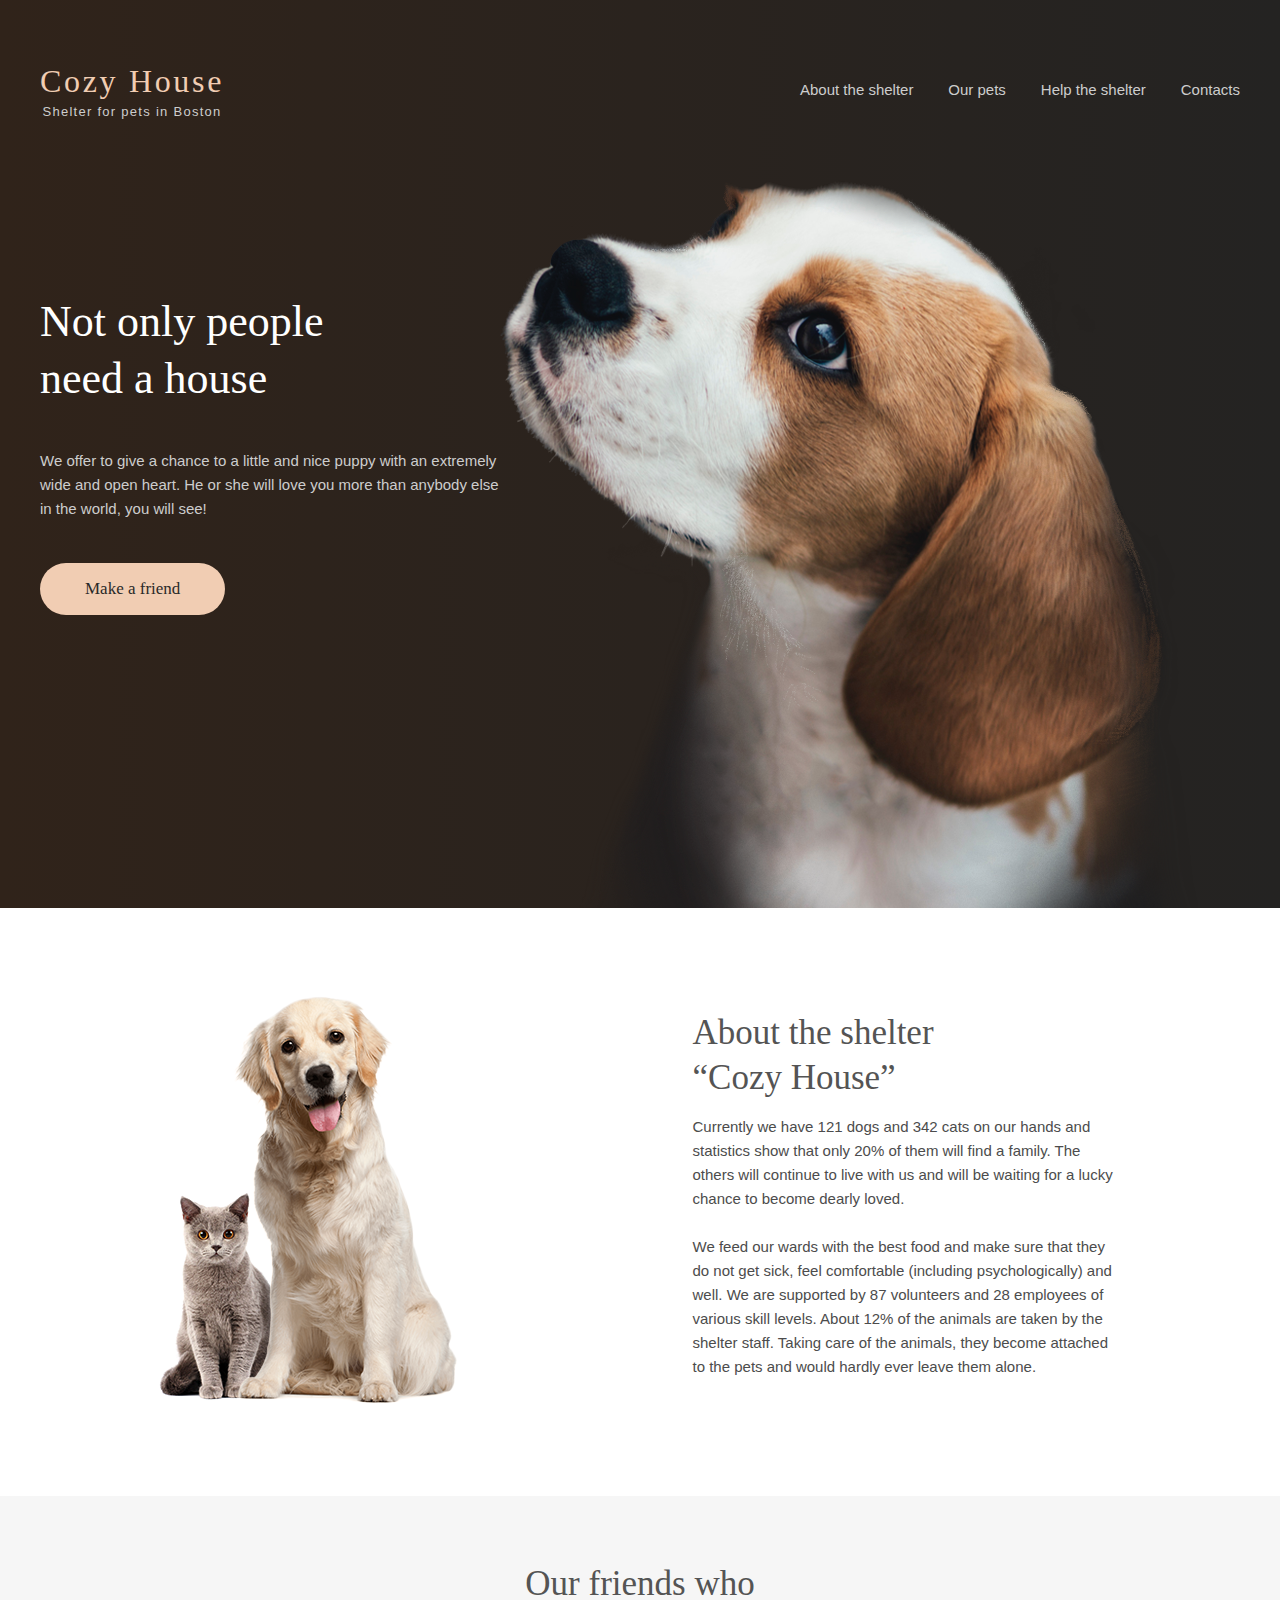
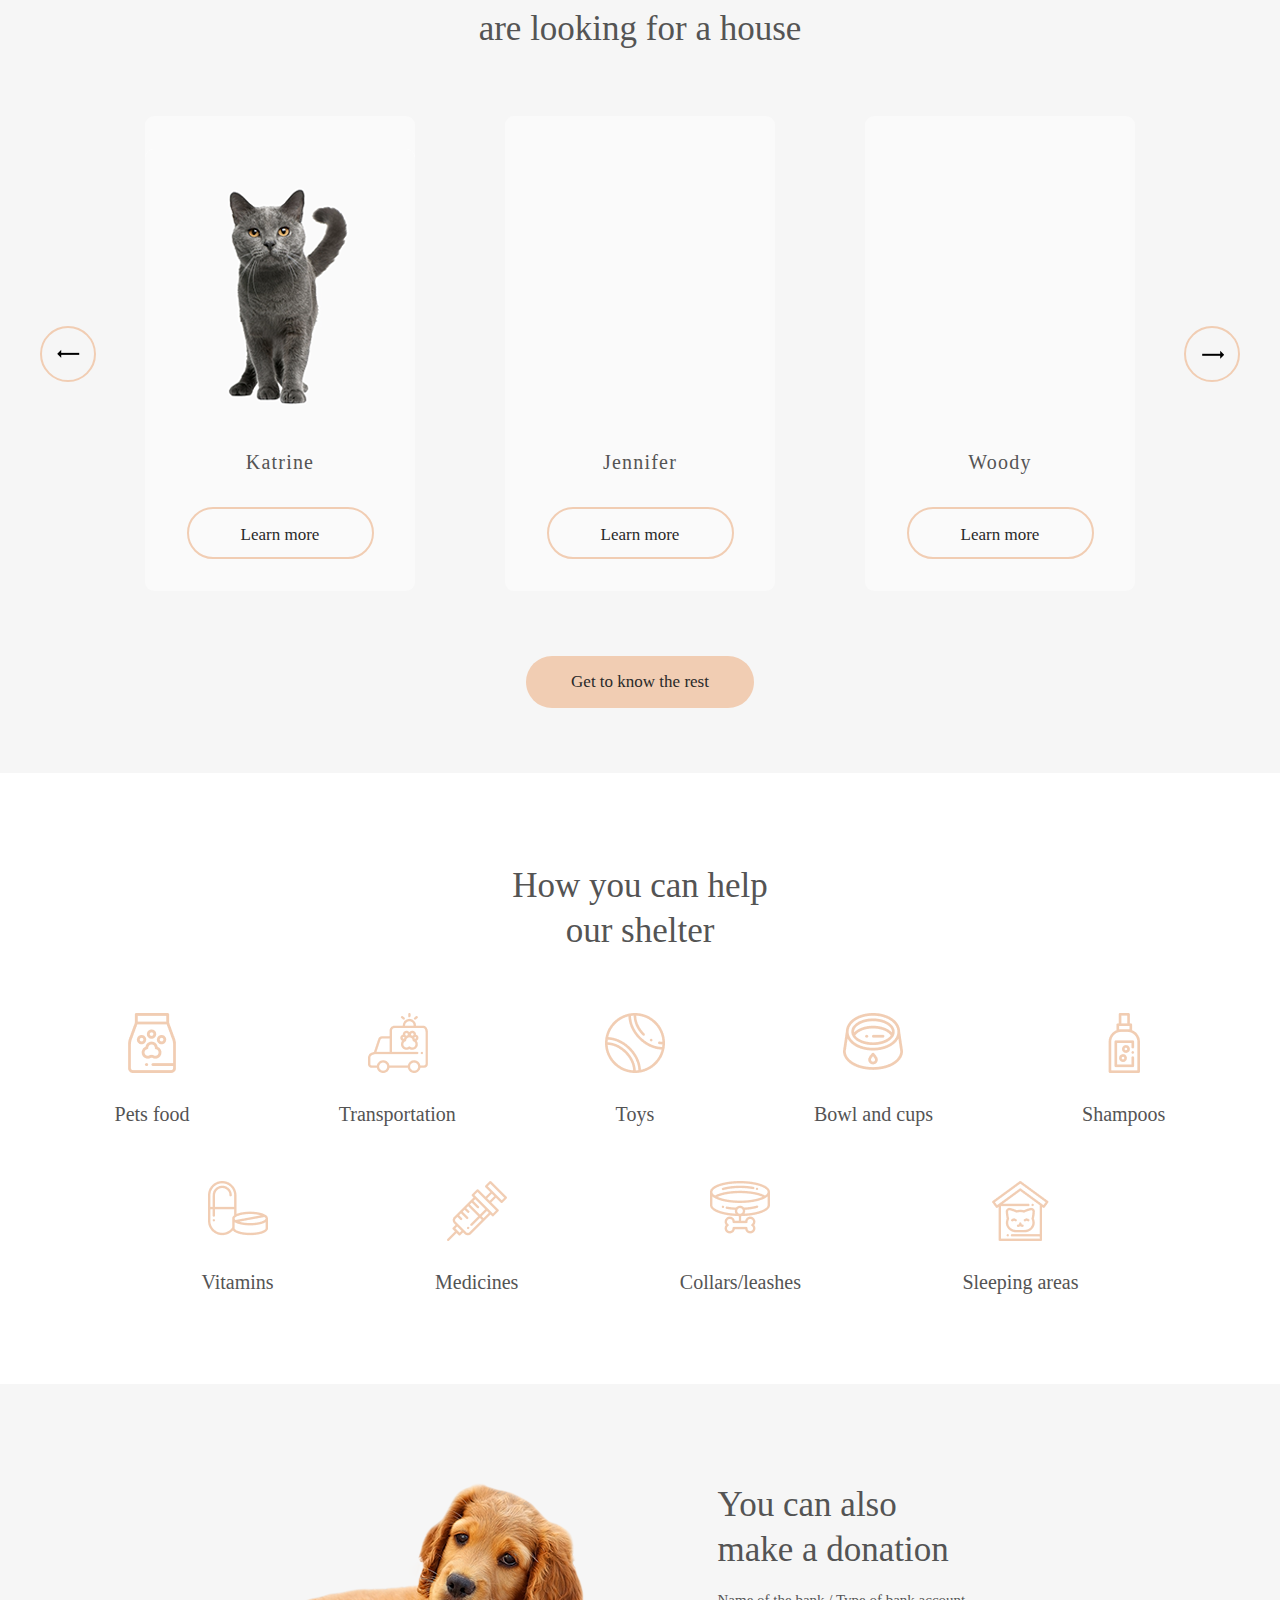
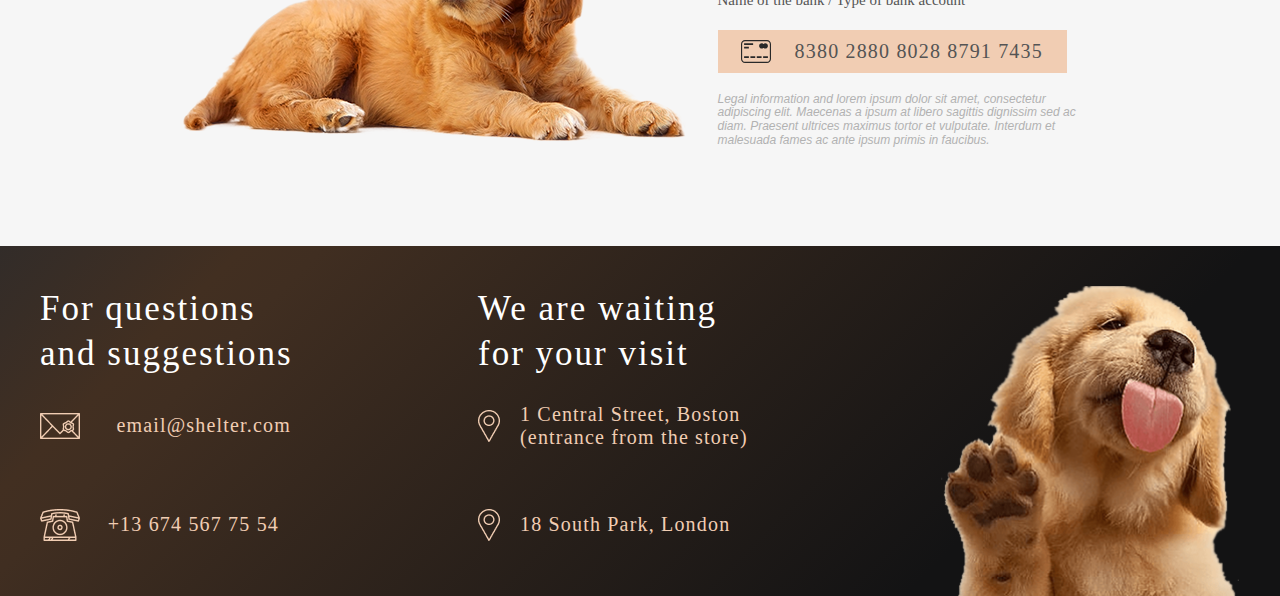
==== shelter/pages/main/index.html @ c816e25c "feat: donation screen relese ver 1.1 (change color and gap of card)" ====
<!DOCTYPE html>
<html lang="en">

<head>
    <meta charset="UTF-8">
    <meta http-equiv="X-UA-Compatible" content="IE=edge">
    <meta name="viewport" content="width=device-width, initial-scale=1.0">
    <link rel="stylesheet" href="Normalize.css">
    <link rel="stylesheet" href="style.css">
    <title>Document</title>
</head>

<body>
    <div class="container">
        <header class="header-wrapper">
            <div class="header-logo">
                <h2 class="header-logo__title">Cozy House</h2>
                <span class="header-logo__subtitle">Shelter for pets in Boston</span>
            </div>
            <nav>
                <ul class="navigation-list">
                    <li class="navigation-list__item">About the shelter</li>
                    <li class="navigation-list__item">Our pets</li>
                    <li class="navigation-list__item">Help the shelter</li>
                    <li class="navigation-list__item">Contacts</li>
                </ul>
            </nav>
        </header>
        <div class="start-screen-wrapper">
            <div class="start-screen">
                <div class="start-screen-text">
                    <h2 class="start-screen-text__title">Not only people need a house</h2>
                    <p class="start-screen-text__subtitle">We offer to give a chance to a little and nice puppy with an
                        extremely wide and open heart. He or she will love you more than anybody else in the world, you
                        will see!</p>
                    <button class="start-screen-text__btn">Make a friend</button>
                </div>
                <div class="start-screen-img">
                    <img class="start-screen-img-dog" src="../../assets/images/start-screen-puppy.png" alt="">
                </div>
            </div>
        </div>

        <div class="about-wrapper">
            <div class="about-screen">
                <div class="about-screen-wrapper-img">
                    <img class="about-screen-wrapper-img__wrapper" src="../../assets/images/about-pets.png" alt="">
                </div>
                <div class="about-screen-wrapper-text">
                    <h3 class="about-screen-wrapper-text__title">About the shelter <br> “Cozy House”</h3>
                    <p class="about-screen-wrapper-text__subtitle">Currently we have 121 dogs and 342 cats on our hands
                        and statistics show that only 20% of them will find a family. The others will continue to live
                        with us and will be waiting for a lucky chance to become dearly loved. <br><br> We feed our
                        wards with the best food and make sure that they do not get sick, feel comfortable (including
                        psychologically) and well. We are supported by 87 volunteers and 28 employees of various skill
                        levels. About 12% of the animals are taken by the shelter staff. Taking care of the animals,
                        they become attached to the pets and would hardly ever leave them alone.</p>
                </div>
            </div>
        </div>
        <div class="pets-wrapper">
            <div class="pets-screen">
                <div class="pets-screen-text">
                    <div class="pets-screen-text__title">Our friends who <br>
                        are looking for a house</div>
                </div>
                <div class="pets-screen-content">
                    <div class="pets-screen-content-arrow-wrapper">
                        <img src="../../assets/icons/icons8-длинная-стрелка-вверх-24.png" alt="">
                    </div>
                    <div class="pets-screen-content-block-wrapper">
                        <div class="pets-screen-content-box">
                            <div class="pets-screen-content-box-wrapper">
                                <img class="pets-screen-content-box__img" src="../../assets/images/pets-katrine.png"
                                    alt="">
                            </div>
                            <span class="pets-screen-content-box__title">Katrine</span>
                            <button class="pets-screen-content-box__button">Learn more</button>
                        </div>
                        <div class="pets-screen-content-box">
                            <div class="pets-screen-content-box-wrapper">
                                <img class="pets-screen-content-box__img" src="../../assets/images/pets-Jennifer.png"
                                    alt="">
                            </div>
                            <span class="pets-screen-content-box__title">Jennifer</span>
                            <button class="pets-screen-content-box__button">Learn more</button>
                        </div>
                        <div class="pets-screen-content-box">
                            <div class="pets-screen-content-box-wrapper">
                                <img class="pets-screen-content-box__img" src="../../assets/images/pets-Woody.png"
                                    alt="">
                            </div>
                            <span class="pets-screen-content-box__title">Woody</span>
                            <button class="pets-screen-content-box__button">Learn more</button>
                        </div>
                    </div>
                    <div class="pets-screen-content-arrow-wrapper">
                        <img src="../../assets/icons/icons8-длинная-стрелка-вверх-24 (1).png" alt="">
                    </div>
                </div>
                <button class="pets-screen-button">Get to know the rest</button>
            </div>
        </div>
        <div class="help-wrapper">
            <div class="help-screen">
                <div class="help-screen-text">
                    <h3 class="help-screen-text__content">How you can help <br>
                        our shelter</h3>
                </div>
                <div class="help-screen-content">
                    <div class="help-screen-content-block-1">
                        <div class="help-screen-content-block-1__item">
                            <img class="help-screen-content-block__img" src="../../assets/icons/Vector.png" alt="">
                            <h4 class="help-screen-content-block-1__text">Pets food</h4>
                        </div>
                        <div class="help-screen-content-block-1__item">
                            <img class="help-screen-content-block__img" src="../../assets/icons/transportation.png"
                                alt="">
                            <h4 class="help-screen-content-block-1__text">Transportation</h4>
                        </div>
                        <div class="help-screen-content-block-1__item">
                            <img class="help-screen-content-block__img" src="../../assets/icons/toys.png" alt="">
                            <h4 class="help-screen-content-block-1__text">Toys</h4>
                        </div>
                        <div class="help-screen-content-block-1__item">
                            <img class="help-screen-content-block__img" src="../../assets/icons/bowls-and-cups.png"
                                alt="">
                            <h4 class="help-screen-content-block-1__text">Bowl and cups</h4>
                        </div>
                        <div class="help-screen-content-block-1__item">
                            <img class="help-screen-content-block__img" src="../../assets/icons/shampoos.png" alt="">
                            <h4 class="help-screen-content-block-1__text">Shampoos</h4>
                        </div>
                    </div>
                    <div class="help-screen-content-block-2">
                        <div class="help-screen-content-block-2__item">
                            <img class="help-screen-content-block__img" src="../../assets/icons/vitamins.png" alt="">
                            <h4 class="help-screen-content-block-2__text">Vitamins</h4>
                        </div>
                        <div class="help-screen-content-block-2__item">
                            <img class="help-screen-content-block__img" src="../../assets/icons/medicines.png" alt="">
                            <h4 class="help-screen-content-block-2__text">Medicines</h4>
                        </div>
                        <div class="help-screen-content-block-2__item">
                            <img class="help-screen-content-block__img" src="../../assets/icons/collars-or-leashes.png"
                                alt="">
                            <h4 class="help-screen-content-block-2__text">Collars/leashes</h4>
                        </div>
                        <div class="help-screen-content-block-2__item">
                            <img class="help-screen-content-block__img" src="../../assets/icons/sleeping-area.png"
                                alt="">
                            <h4 class="help-screen-content-block-2__text">Sleeping areas</h4>
                        </div>
                    </div>
                </div>
            </div>
        </div>
        <div class="donation-wrapper">
            <div class="donation-screen">
                <div class="donation-screen-img">
                    <img class="donation-screen-img__content" src="../../assets/images/donation-dog.png" alt="">
                </div>
                <div class="donation-screen-text">
                    <h3 class="donation-screen-text__title">You can also <br> make a donation</h3>
                    <h5 class="donation-screen-text__subtitle">Name of the bank / Type of bank account</h5>
                    <div class="donation-screen-text-card">
                        <img class="donation-screen-text-card__icon" src="../../assets/icons/credit-card.svg" alt="">
                        <span class="donation-screen-text-card__numbers">8380 2880 8028 8791 7435</span>
                    </div>
                    <p class="donation-screen-text-card__descr">Legal information and lorem ipsum dolor sit amet, consectetur
                        adipiscing elit. Maecenas a ipsum at libero sagittis dignissim sed ac diam. Praesent ultrices
                        maximus tortor et vulputate. Interdum et malesuada fames ac ante ipsum primis in faucibus.</p>
                </div>
            </div>
        </div>
        <footer class="footer-wrapper">
            <div class="footer-screen">
                <div class="footer-screen-text">
                    <div class="footer-screen-text-block-1">
                        <h3 class="footer-screen-text-block__title">For questions <br> and suggestions</h3>
                        <div class="footer-screen-text-block__mail">
                            <img class="footer-screen-text-block__mail-img" src="../../assets/icons/mail.png" alt="">
                            <h4 class="footer-screen-text-block__mail-content">email@shelter.com</h4>
                        </div>
                        <div class="footer-screen-text-block__number">
                            <img class="footer-screen-text-block__number-img" src="../../assets/icons/phone.png" alt="">
                            <h4 class="footer-screen-text-block__number-content">+13 674 567 75 54</h4>
                        </div>
                    </div>
                    <div class="footer-screen-text-block-2">
                        <h3 class="footer-screen-text-block__title">We are waiting <br> for your visit</h3>
                        <div class="footer-screen-text-block__address">
                            <img class="footer-screen-text-block__address-img" src="../../assets/icons/pin.png" alt="">
                            <h4 class="footer-screen-text-block__address-content">1 Central Street, Boston <br> (entrance from
                                the store)</h4>
                        </div>
                        <div class="footer-screen-text-block__address">
                            <img class="footer-screen-text-block__address-img" src="../../assets/icons/pin.png" alt="">
                            <h4 class="footer-screen-text-block__address-content">18 South Park, London </h4>
                        </div>
                    </div>
                    <div class="footer-screen-img">
                        <img class="footer-screen-img__content" src="../../assets/images/footer-puppy.png" alt="">
                    </div>
                </div>

            </div>
        </footer>
    </div>
    <script src="script.js"></script>
</body>

</html>
---- shelter/pages/main/style.css ----
.container {
    max-width: 1280px;
    background-color: rgb(215, 215, 215);
    margin: 0 auto;
}

.start-screen-wrapper {
    background: rgb(48,35,26);
    background: linear-gradient(90deg, rgba(48,35,26,1) 0%, rgba(36,35,34,1) 100%);
    padding: 0 40px;
}

.start-screen {
    width: 100%;
    height: 908px;
    background-repeat: no-repeat;
    display: flex;
    align-items: flex-end;
}

.start-screen-text {
    align-self: center;
    color: white;
    display: flex;
    flex-direction: column;
    align-items: flex-start;
    gap: 42px;
}

.start-screen-text__title {
    max-width: 310px;
    font-size: 44px;
    line-height: 57.2px;
    font-family: Georgia;
    font-weight: 400;
    margin: 0;
}

.start-screen-text__subtitle {
    margin: 0;
    max-width: 460px;
    font-family: Arial;
    font-weight: 400;
    font-size: 15px;
    line-height: 24px;
    color: #CDCDCD;
}

.start-screen-text__btn {
    background: #F1CDB3;
    border-radius: 100px;
    padding: 15px 45px;
    outline: none;
    border: none;
    font-family: Georgia;
    font-weight: 400;
    font-size: 17px;
    line-height: 22px;
    color: #292929;
}

.start-screen-img-dog {
    display: flex;
}

.navigation-list {
    display: flex;
    justify-content: space-between;
    min-width: 440px;
    list-style: none;
    padding: 0;
    font-family: Arial;
    font-weight: 400;
    font-size: 15px;
    color: #CDCDCD;
}

.header-wrapper {
    display: flex;
    position: absolute;
    color: white;
    min-width: 1200px;
    justify-content: space-between;
    padding: 0 40px;
    align-items: center;
    top: 60px;
}

.header-logo {
    display: flex;
    flex-direction: column;
    align-items: center;
    line-height: 1.3334;
}

.header-logo__title {
    margin: 0;
    font-weight: 400;
    font-size: 32px;
    letter-spacing: 2.67px;
    color: #F1CDB3;
}

.header-logo__subtitle {
    font-family: Arial;
    font-weight: 400;
    font-size: 13px;
    letter-spacing: 1.275px;
    color: #CDCDCD;
}

.about-wrapper {
    height: 588px;
    background-color: white;
    padding: 0 40px;
    display: flex;
}

.about-screen {
    display: flex;
    align-items: center;
    width: 1200px;
    justify-content: space-around;
}

.about-screen-wrapper-text__title {
    margin: 0;
    font-weight: 400;
    font-size: 35px;
    line-height: 45px;
    width: 370px;
    color: #545454;
}

.about-screen-wrapper-text__subtitle {
    width: 430px;
    font-family: Arial;
    font-weight: 400;
    font-size: 15px;
    line-height: 24px;
    color: #4C4C4C;
}

.pets-wrapper {
    height: 877px;
    padding: 0 40px;
    display: flex;
    align-items: center;
    justify-content: center;
    background-color: #F6F6F6;
}

.pets-screen {
    display: flex;
    flex-direction: column;
    align-items: center;
    height: 100%;
    justify-content: space-evenly;
    width: 1200px;
}

.pets-screen-text__title {
    font-weight: 400;
    font-size: 35px;
    line-height: 45px;
    text-align: center;
    color: #545454;
}

.pets-screen-content {
    display: flex;
    align-items: center;
    width: 100%;
    justify-content: space-between;
}

.pets-screen-content-box {
    width: 270px;
    height: 475px;
    background-color: #FAFAFA;
    display: flex;
    flex-direction: column;
    justify-content: space-evenly;
    align-items: center;
    border-radius: 9px;
}

.pets-screen-content-box-wrapper {
    width: 270px;
    height: 270px;
}

.pets-screen-content-box__title {
    font-weight: 400;
    font-size: 20px;
    letter-spacing: 1.2px;
    color: #545454;
}

.pets-screen-content-box__button {
    background: #FAFAFA;
    border-radius: 100px;
    padding: 15px 45px;
    outline: none;
    border: 2px solid #F1CDB3;
    font-family: Georgia;
    font-weight: 400;
    font-size: 17px;
    line-height: 22px;
    color: #292929;
    width: 187px;
    height: 52px;
}

.pets-screen-content-block-wrapper {
    display: flex;
    gap: 90px;
}

.pets-screen-button {
    background: #F1CDB3;
    border-radius: 100px;
    padding: 15px 45px;
    outline: none;
    border: none;
    font-family: Georgia;
    font-weight: 400;
    font-size: 17px;
    line-height: 22px;
    color: #292929;
}

.pets-screen-content-arrow-wrapper {
    border: 2px solid #F1CDB3;
    border-radius: 100px;
    height: 52px;
    width: 52px;
    display: flex;
    align-items: center;
    justify-content: center;
}

.help-wrapper {
    height: 611px;
    background-color: white;
    padding: 0 40px;
    display: flex;
    align-items: center;
    justify-content: center;
}

.help-screen {
    width: 1200px;
    display: flex;
    flex-direction: column;
    align-items: center;
    justify-content: space-between;
    height: 431px;
}

.help-screen-content {
    width: 100%;
    display: flex;
    flex-direction: column;
    height: 281px;
    justify-content: space-between;
}

.help-screen-text__content {
    font-weight: 400;
    font-size: 35px;
    line-height: 45px;
    color: #545454;
    text-align: center;
    margin: 0;
}

.help-screen-content-block-1 {
    display: flex;
    justify-content: space-around;
}

.help-screen-content-block-2 {
    display: flex;
    justify-content: space-evenly;
}

.help-screen-content-block__img {
    display: block;
    margin: 0 auto;
}

.help-screen-content-block-2__text {
    text-align: center;
}

.help-screen-content-block-1__text {
    text-align: center;
    margin: 0;
    font-weight: 400;
    font-size: 20px;
    color: #545454;
}

.help-screen-content-block-1__item {
    height: 113px;
    display: flex;
    flex-direction: column;
    justify-content: space-between;
}

.help-screen-content-block-2__text {
    text-align: center;
    margin: 0;
    font-weight: 400;
    font-size: 20px;
    color: #545454;
}

.help-screen-content-block-2__item {
    height: 113px;
    display: flex;
    flex-direction: column;
    justify-content: space-between;
}

.donation-wrapper {
    height: 462px;
    background-color: #F6F6F6;
    padding: 0 40px;
    display: flex;
    align-items: center;
    justify-content: center;
}

.donation-screen {
    width: 1200px;
    display: flex;
    flex-direction: row;
    align-items: center;
    justify-content: center;
    gap: 30px;
}

.donation-screen-text {
    max-width: 380px;
    display: flex;
    gap: 20px;
    flex-direction: column;
}

.donation-screen-text__title {
    font-weight: 400;
    font-size: 35px;
    font-family: Georgia;
    line-height: 45px;
    color: #545454;
    width: 300px;
    margin: 0;
}

.donation-screen-text__subtitle {
    font-weight: 400;
    font-size: 15px;
    font-family: Georgia;
    margin: 0;
    color: #545454;
    
}

.donation-screen-text-card {
    width: 349px;
    height: 43px;
    background-color: #F1CDB3;
    display: flex;
    align-items: center;
    justify-content: space-evenly;
}

.donation-screen-text-card__numbers {
    font-weight: 400;
    font-size: 20px;
    font-family: Georgia;
    letter-spacing: 1.18px;
    color: #545454;
}

.donation-screen-text-card__descr {
    margin: 0;
    font-family: Arial;
    font-style: italic;
    font-size: 12px;
    color: #B2B2B2;
}

.footer-wrapper {
    height: 350px;
    /* background-color: cornflowerblue; */
    padding: 0 40px;
    display: flex;
    align-items: flex-end;
    justify-content: center;
    background: rgb(50,44,41);
    background: linear-gradient(135deg, rgba(50,44,41,1) 0%, rgba(66,47,33,1) 15%, rgba(64,46,33,1) 20%, rgba(19,19,20,1) 77%);
}

.footer-screen {
    width: 1200px;
}

.footer-screen-text {
    display: flex;
    justify-content: space-between;
}

.footer-screen-img {
    display: flex;
}

.footer-screen-text-block__title {
    font-weight: 400;
    font-size: 35px;
    font-family: Georgia;
    line-height: 45px;
    color: white;
    margin: 0;
    letter-spacing: 2px;
}

.footer-screen-text-block__mail {
    display: flex;
    align-items: center;
    justify-content: space-between;
    width: 251px;
}

.footer-screen-text-block__mail-content {
    font-weight: 400;
    font-size: 20px;
    font-family: Georgia;
    letter-spacing: 1.18px;
    color: #F1CDB3;
    height: 46px;
    display: flex;
    align-items: center;
}

.footer-screen-text-block__number {
    display: flex;
    align-items: center;
    justify-content: space-between;
    width: 239px;
}

.footer-screen-text-block__number-content {
    font-weight: 400;
    font-size: 20px;
    font-family: Georgia;
    letter-spacing: 1.18px;
    color: #F1CDB3;
    height: 46px;
    display: flex;
    align-items: center;
}

.footer-screen-text-block__address {
    display: flex;
    align-items: center;
    justify-content: space-between;
}

.footer-screen-text-block__address-content {
    font-weight: 400;
    font-size: 20px;
    font-family: Georgia;
    letter-spacing: 1.18px;
    color: #F1CDB3;
    height: 46px;
    width: 260px;
    display: flex;
    align-items: center;
}

.footer-screen-text-block-1 {
    width: 278px;
}

.footer-screen-text-block-2 {
    width: 302px;
}
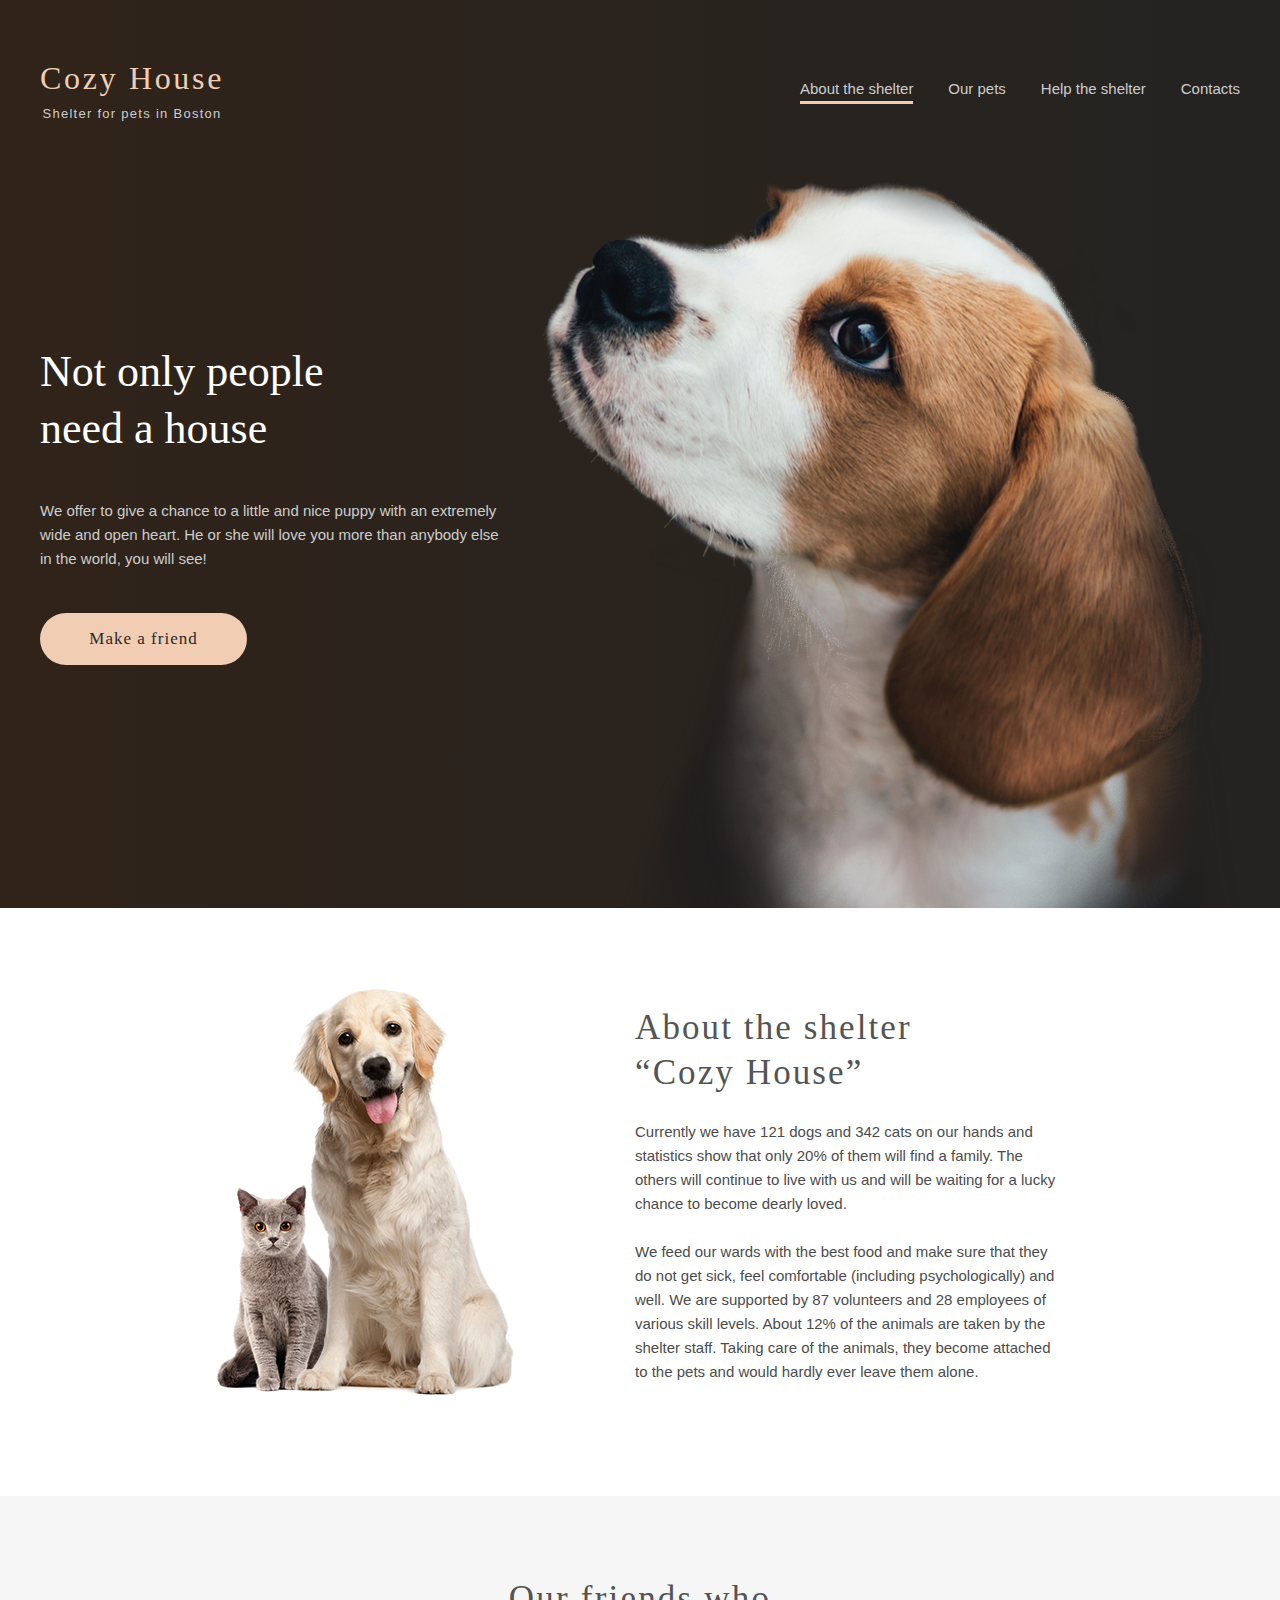
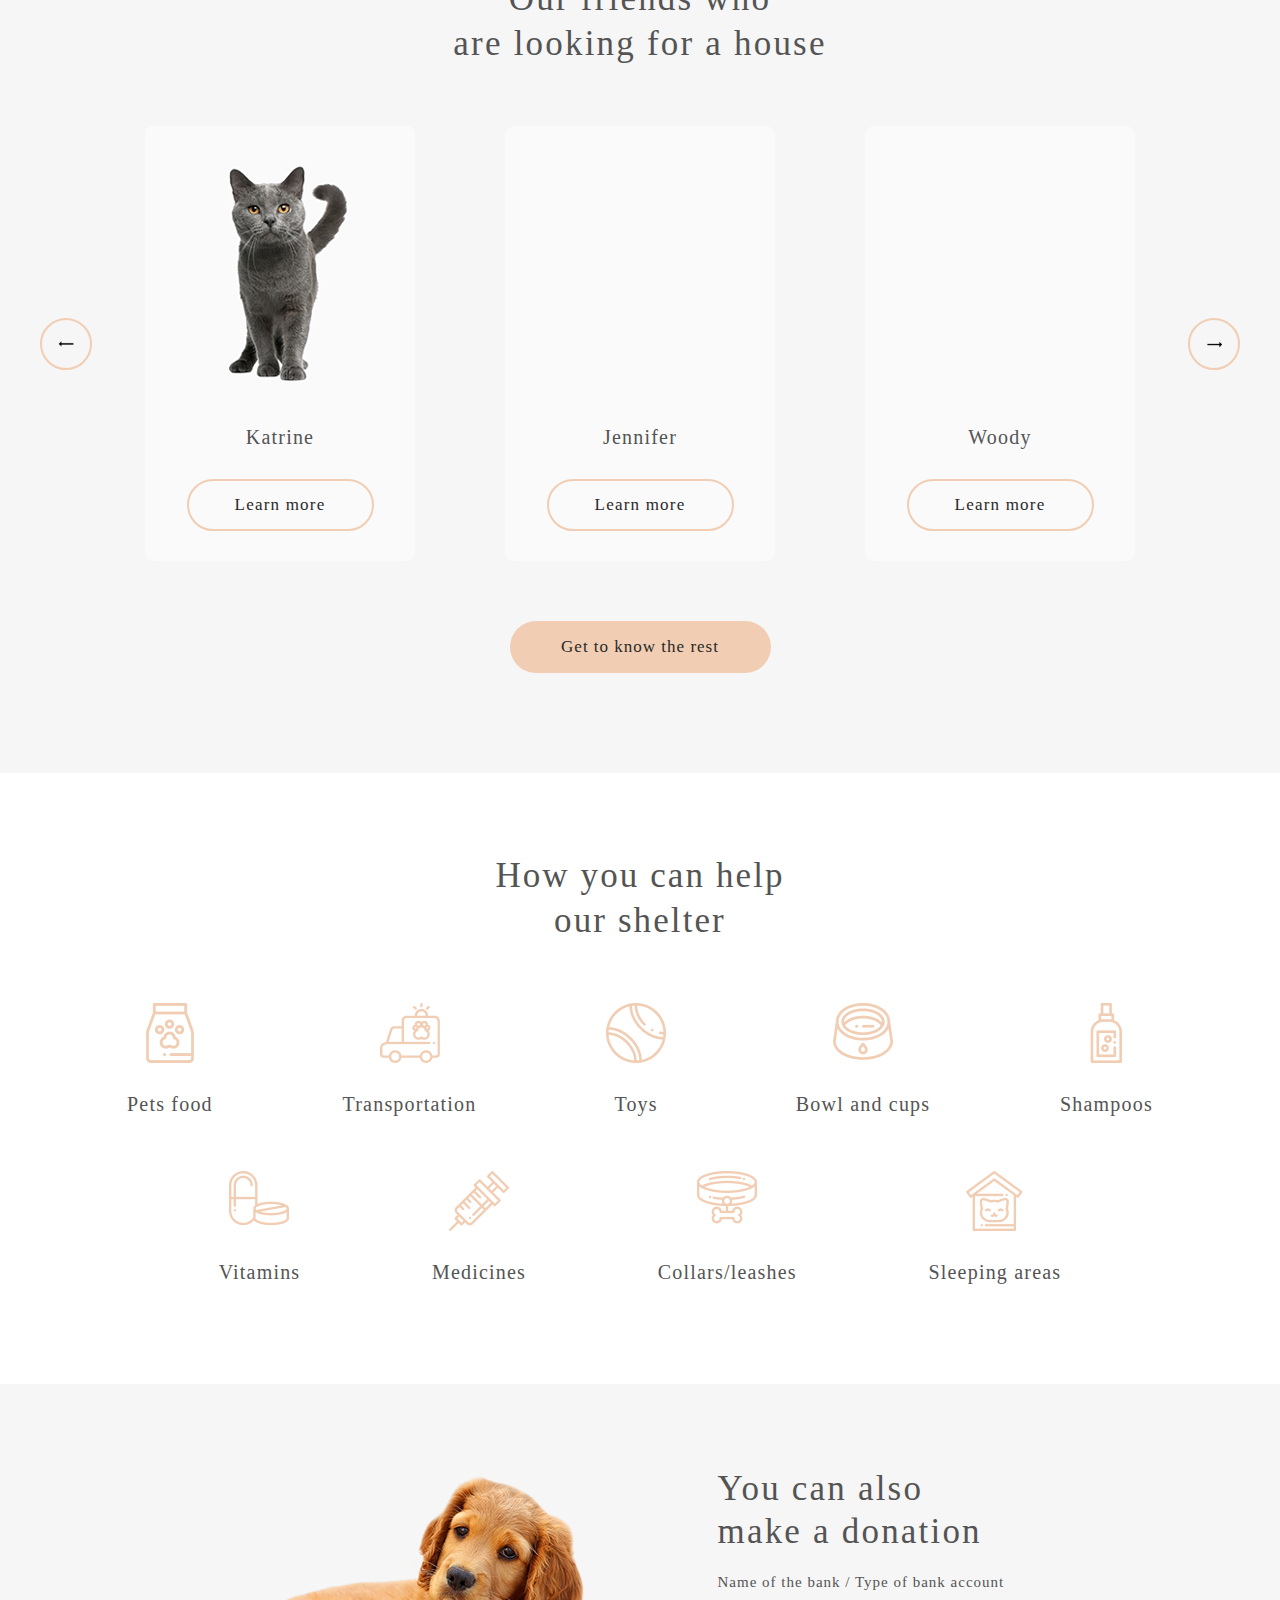
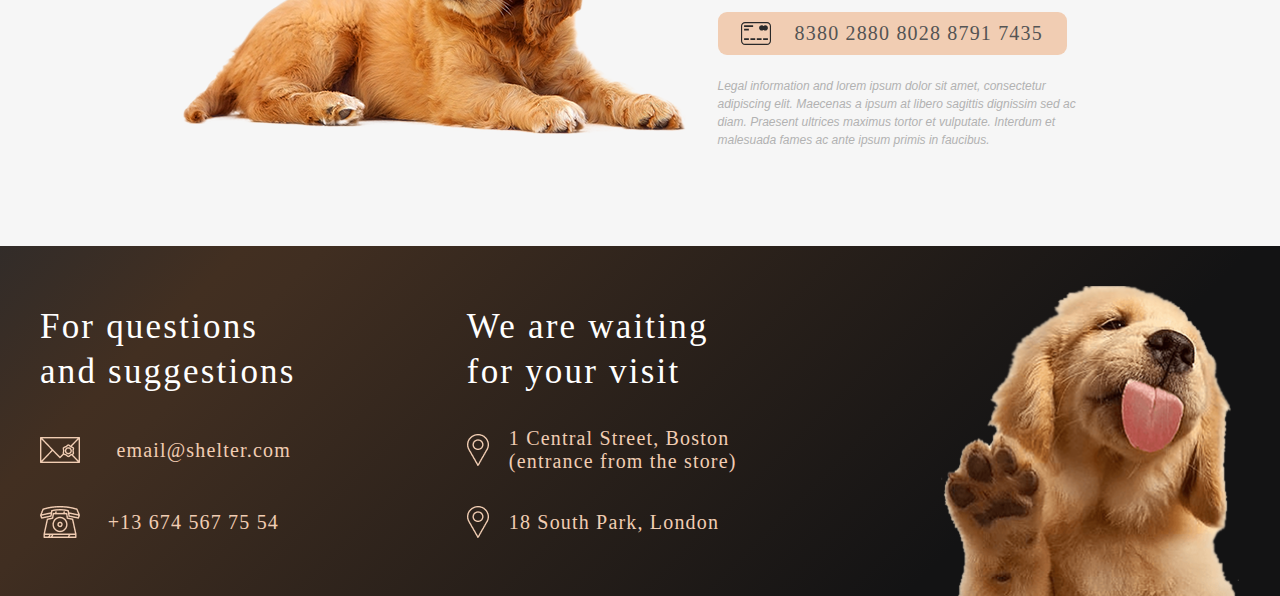
==== commit 552a2b77: "fix: check main page  through pixel perfect and change inaccuracies" ====
--- a/shelter/pages/main/index.html
+++ b/shelter/pages/main/index.html
@@ -19,7 +19,7 @@
             </div>
             <nav>
                 <ul class="navigation-list">
-                    <li class="navigation-list__item">About the shelter</li>
+                    <li class="navigation-list__item navigation-list__item--active">About the shelter</li>
                     <li class="navigation-list__item">Our pets</li>
                     <li class="navigation-list__item">Help the shelter</li>
                     <li class="navigation-list__item">Contacts</li>
@@ -66,7 +66,7 @@
                 </div>
                 <div class="pets-screen-content">
                     <div class="pets-screen-content-arrow-wrapper">
-                        <img src="../../assets/icons/icons8-длинная-стрелка-вверх-24.png" alt="">
+                        <img class="pets-screen-content-arrow-wrapper__content" src="../../assets/icons/icons8-длинная-стрелка-вверх-24.png" alt="">
                     </div>
                     <div class="pets-screen-content-block-wrapper">
                         <div class="pets-screen-content-box">
@@ -95,7 +95,7 @@
                         </div>
                     </div>
                     <div class="pets-screen-content-arrow-wrapper">
-                        <img src="../../assets/icons/icons8-длинная-стрелка-вверх-24 (1).png" alt="">
+                        <img class="pets-screen-content-arrow-wrapper__content" src="../../assets/icons/icons8-длинная-стрелка-вверх-24 (1).png" alt="">
                     </div>
                 </div>
                 <button class="pets-screen-button">Get to know the rest</button>
--- a/shelter/pages/main/style.css
+++ b/shelter/pages/main/style.css
@@ -18,6 +18,7 @@
     background-repeat: no-repeat;
     display: flex;
     align-items: flex-end;
+    justify-content: space-between;
 }
 
 .start-screen-text {
@@ -27,6 +28,7 @@
     flex-direction: column;
     align-items: flex-start;
     gap: 42px;
+    margin-top: 100px;
 }
 
 .start-screen-text__title {
@@ -59,6 +61,8 @@
     font-size: 17px;
     line-height: 22px;
     color: #292929;
+    width: 207px;
+    letter-spacing: 1px;
 }
 
 .start-screen-img-dog {
@@ -75,6 +79,11 @@
     font-weight: 400;
     font-size: 15px;
     color: #CDCDCD;
+    line-height: 160%;
+}
+
+.navigation-list__item--active {
+    border-bottom: 3px solid #F1CDB3;
 }
 
 .header-wrapper {
@@ -92,7 +101,7 @@
     display: flex;
     flex-direction: column;
     align-items: center;
-    line-height: 1.3334;
+    gap: 10px;
 }
 
 .header-logo__title {
@@ -122,16 +131,26 @@
     display: flex;
     align-items: center;
     width: 1200px;
-    justify-content: space-around;
+    justify-content: center;
+    gap: 120px;
+    margin-bottom: 15px;
+}
+
+.about-screen-wrapper-text {
+    gap: 25px;
+    display: flex;
+    flex-direction: column;
 }
 
 .about-screen-wrapper-text__title {
     margin: 0;
     font-weight: 400;
     font-size: 35px;
+    width: 370px;
+    color: #545454;
     line-height: 45px;
-    width: 370px;
-    color: #545454;
+    letter-spacing: 2.1px;
+    font-family: Georgia;
 }
 
 .about-screen-wrapper-text__subtitle {
@@ -141,6 +160,7 @@
     font-size: 15px;
     line-height: 24px;
     color: #4C4C4C;
+    margin: 0;
 }
 
 .pets-wrapper {
@@ -157,8 +177,15 @@
     flex-direction: column;
     align-items: center;
     height: 100%;
-    justify-content: space-evenly;
+    justify-content: center;
     width: 1200px;
+    gap: 60px;
+    margin-bottom: 20px;
+}
+
+.pets-screen-text {
+    font-family: Georgia;
+    letter-spacing: 2.2px;
 }
 
 .pets-screen-text__title {
@@ -178,13 +205,13 @@
 
 .pets-screen-content-box {
     width: 270px;
-    height: 475px;
+    height: 435px;
     background-color: #FAFAFA;
     display: flex;
     flex-direction: column;
-    justify-content: space-evenly;
     align-items: center;
     border-radius: 9px;
+    gap: 30px;
 }
 
 .pets-screen-content-box-wrapper {
@@ -197,49 +224,62 @@
     font-size: 20px;
     letter-spacing: 1.2px;
     color: #545454;
+    font-family: Georgia;
+    /* margin-top: 40px; */
+}
+
+.pets-screen-content-box__img {
+    /* margin-top: 10px; */
 }
 
 .pets-screen-content-box__button {
     background: #FAFAFA;
     border-radius: 100px;
-    padding: 15px 45px;
     outline: none;
     border: 2px solid #F1CDB3;
+    font-family: Georgia;
+    font-weight: 400;
+    font-size: 17px;
+    color: #292929;
+    width: 187px;
+    height: 52px;
+    letter-spacing: 1.2px;
+    /* margin-top: 30px; */
+}
+
+.pets-screen-content-block-wrapper {
+    display: flex;
+    gap: 90px;
+}
+
+.pets-screen-button {
+    background: #F1CDB3;
+    border-radius: 100px;
+    outline: none;
+    border: none;
     font-family: Georgia;
     font-weight: 400;
     font-size: 17px;
     line-height: 22px;
     color: #292929;
-    width: 187px;
+    width: 261px;
     height: 52px;
-}
-
-.pets-screen-content-block-wrapper {
-    display: flex;
-    gap: 90px;
-}
-
-.pets-screen-button {
-    background: #F1CDB3;
-    border-radius: 100px;
-    padding: 15px 45px;
-    outline: none;
-    border: none;
-    font-family: Georgia;
-    font-weight: 400;
-    font-size: 17px;
-    line-height: 22px;
-    color: #292929;
+    letter-spacing: 1px;
 }
 
 .pets-screen-content-arrow-wrapper {
     border: 2px solid #F1CDB3;
     border-radius: 100px;
-    height: 52px;
-    width: 52px;
-    display: flex;
-    align-items: center;
-    justify-content: center;
+    width: 15px;
+    height: 48px;
+    width: 48px;
+    display: flex;
+    align-items: center;
+    justify-content: center;
+}
+
+.pets-screen-content-arrow-wrapper__content {
+    width: 16px;
 }
 
 .help-wrapper {
@@ -258,6 +298,7 @@
     align-items: center;
     justify-content: space-between;
     height: 431px;
+    margin-bottom: 20px;
 }
 
 .help-screen-content {
@@ -275,16 +316,23 @@
     color: #545454;
     text-align: center;
     margin: 0;
+    font-family: Georgia;
+    letter-spacing: 2.1px;
 }
 
 .help-screen-content-block-1 {
     display: flex;
-    justify-content: space-around;
+    justify-content: space-between;
+    width: 1026px;
+    margin: 0 auto;
 }
 
 .help-screen-content-block-2 {
     display: flex;
     justify-content: space-evenly;
+    width: 1026px;
+    margin: 0 auto;
+    gap: 40px;
 }
 
 .help-screen-content-block__img {
@@ -302,6 +350,8 @@
     font-weight: 400;
     font-size: 20px;
     color: #545454;
+    font-family: Georgia;
+    letter-spacing: 1.2px;
 }
 
 .help-screen-content-block-1__item {
@@ -317,6 +367,8 @@
     font-weight: 400;
     font-size: 20px;
     color: #545454;
+    font-family: Georgia;
+    letter-spacing: 1.2px;
 }
 
 .help-screen-content-block-2__item {
@@ -342,12 +394,15 @@
     align-items: center;
     justify-content: center;
     gap: 30px;
+    margin-bottom: 15px;
 }
 
 .donation-screen-text {
     max-width: 380px;
     display: flex;
-    gap: 20px;
+    height: 282px;
+    flex-direction: column;
+    justify-content: space-between;
     flex-direction: column;
 }
 
@@ -359,6 +414,8 @@
     color: #545454;
     width: 300px;
     margin: 0;
+    letter-spacing: 2.2px;
+    line-height: 43px;
 }
 
 .donation-screen-text__subtitle {
@@ -367,7 +424,7 @@
     font-family: Georgia;
     margin: 0;
     color: #545454;
-    
+    letter-spacing: 1px;
 }
 
 .donation-screen-text-card {
@@ -377,6 +434,7 @@
     display: flex;
     align-items: center;
     justify-content: space-evenly;
+    border-radius: 9px;
 }
 
 .donation-screen-text-card__numbers {
@@ -393,11 +451,12 @@
     font-style: italic;
     font-size: 12px;
     color: #B2B2B2;
+    line-height: 18px;
+    height: 72px;
 }
 
 .footer-wrapper {
     height: 350px;
-    /* background-color: cornflowerblue; */
     padding: 0 40px;
     display: flex;
     align-items: flex-end;
@@ -408,15 +467,22 @@
 
 .footer-screen {
     width: 1200px;
+    display: block;
+    align-self: center;
 }
 
 .footer-screen-text {
     display: flex;
     justify-content: space-between;
+    align-items: center;
 }
 
 .footer-screen-img {
     display: flex;
+}
+
+.footer-screen-img__content {
+    margin-top: 40px;
 }
 
 .footer-screen-text-block__title {
@@ -426,7 +492,7 @@
     line-height: 45px;
     color: white;
     margin: 0;
-    letter-spacing: 2px;
+    letter-spacing: 2.2px;
 }
 
 .footer-screen-text-block__mail {
@@ -434,6 +500,7 @@
     align-items: center;
     justify-content: space-between;
     width: 251px;
+    height: 32px;
 }
 
 .footer-screen-text-block__mail-content {
@@ -442,7 +509,6 @@
     font-family: Georgia;
     letter-spacing: 1.18px;
     color: #F1CDB3;
-    height: 46px;
     display: flex;
     align-items: center;
 }
@@ -452,6 +518,7 @@
     align-items: center;
     justify-content: space-between;
     width: 239px;
+    height: 32px;
 }
 
 .footer-screen-text-block__number-content {
@@ -460,7 +527,6 @@
     font-family: Georgia;
     letter-spacing: 1.18px;
     color: #F1CDB3;
-    height: 46px;
     display: flex;
     align-items: center;
 }
@@ -469,6 +535,7 @@
     display: flex;
     align-items: center;
     justify-content: space-between;
+    height: 32px;
 }
 
 .footer-screen-text-block__address-content {
@@ -483,10 +550,22 @@
     align-items: center;
 }
 
+.footer-screen-text-block__address--big {
+    height: 46px;
+}
+
 .footer-screen-text-block-1 {
-    width: 278px;
+    display: flex;
+    flex-direction: column;
+    justify-content: space-between;
+    height: 234px;
 }
 
 .footer-screen-text-block-2 {
     width: 302px;
-}+    display: flex;
+    flex-direction: column;
+    justify-content: space-between;
+    height: 234px;
+}
+
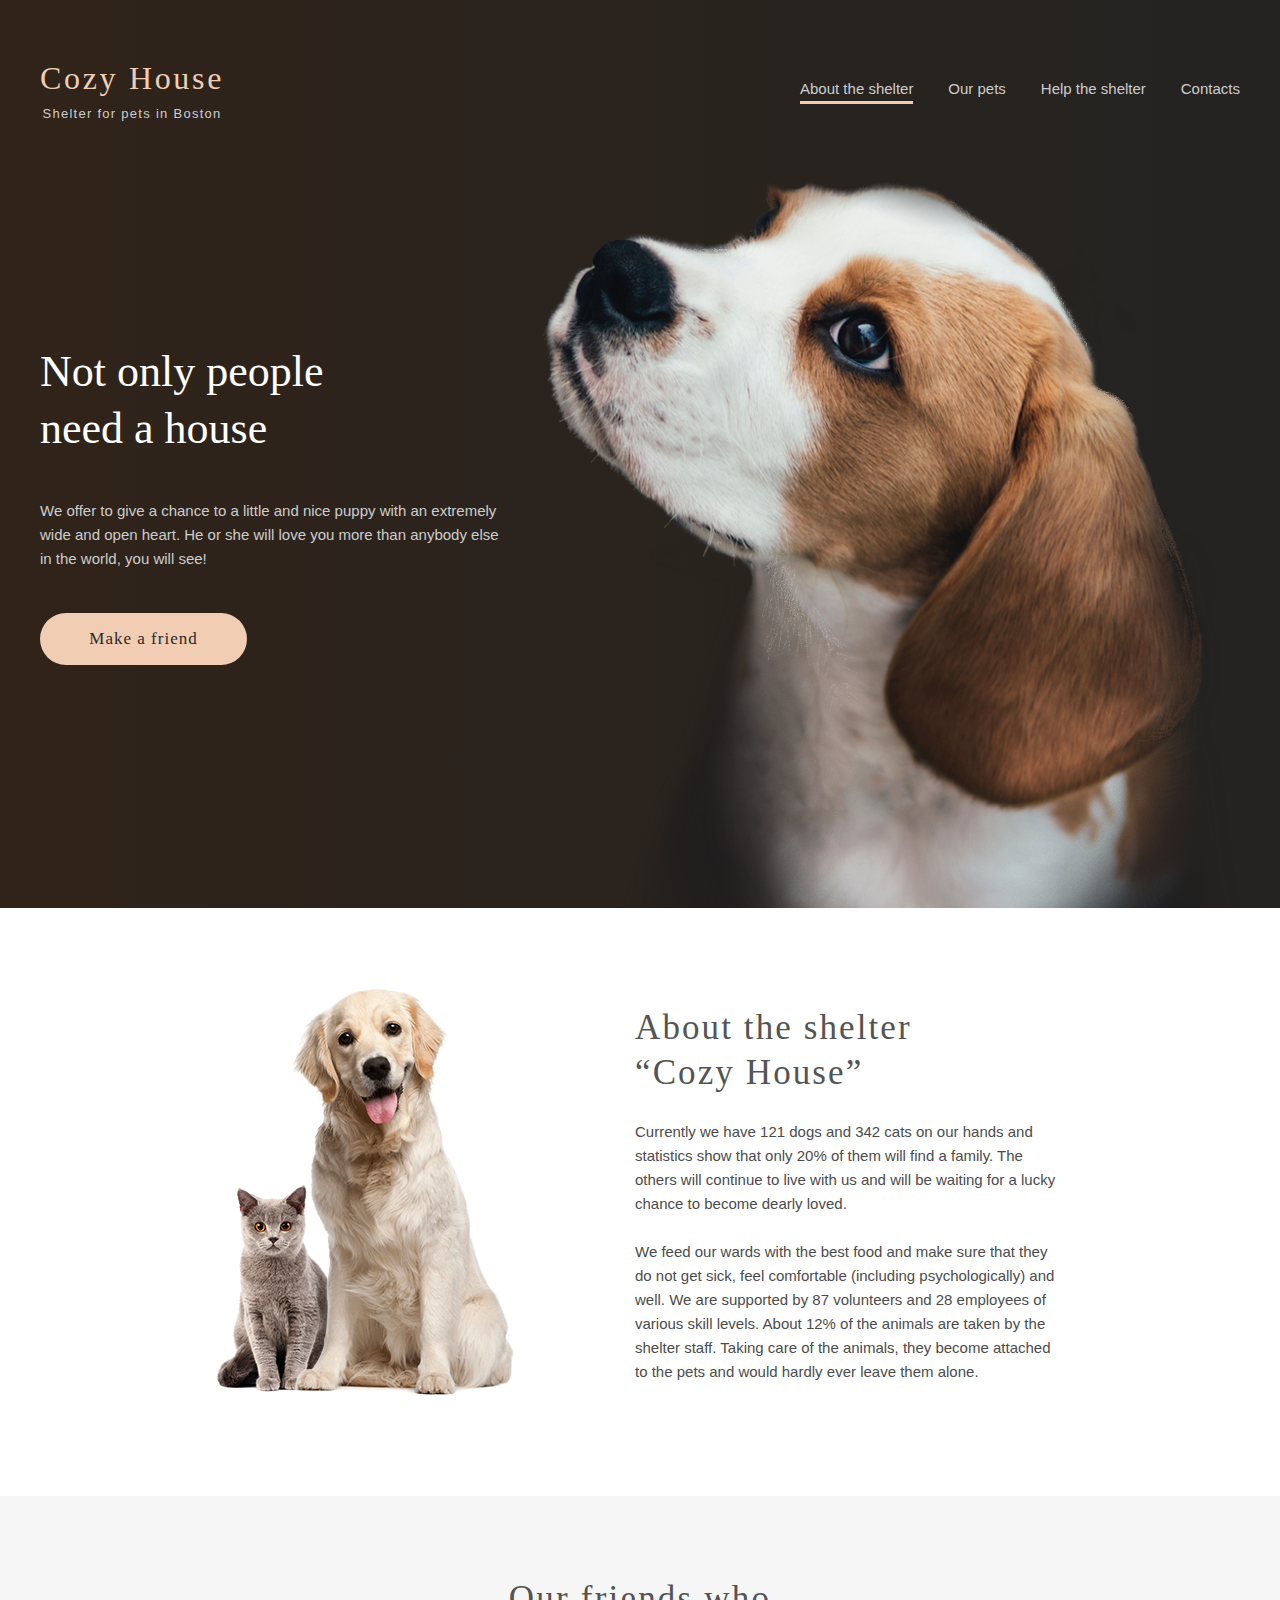
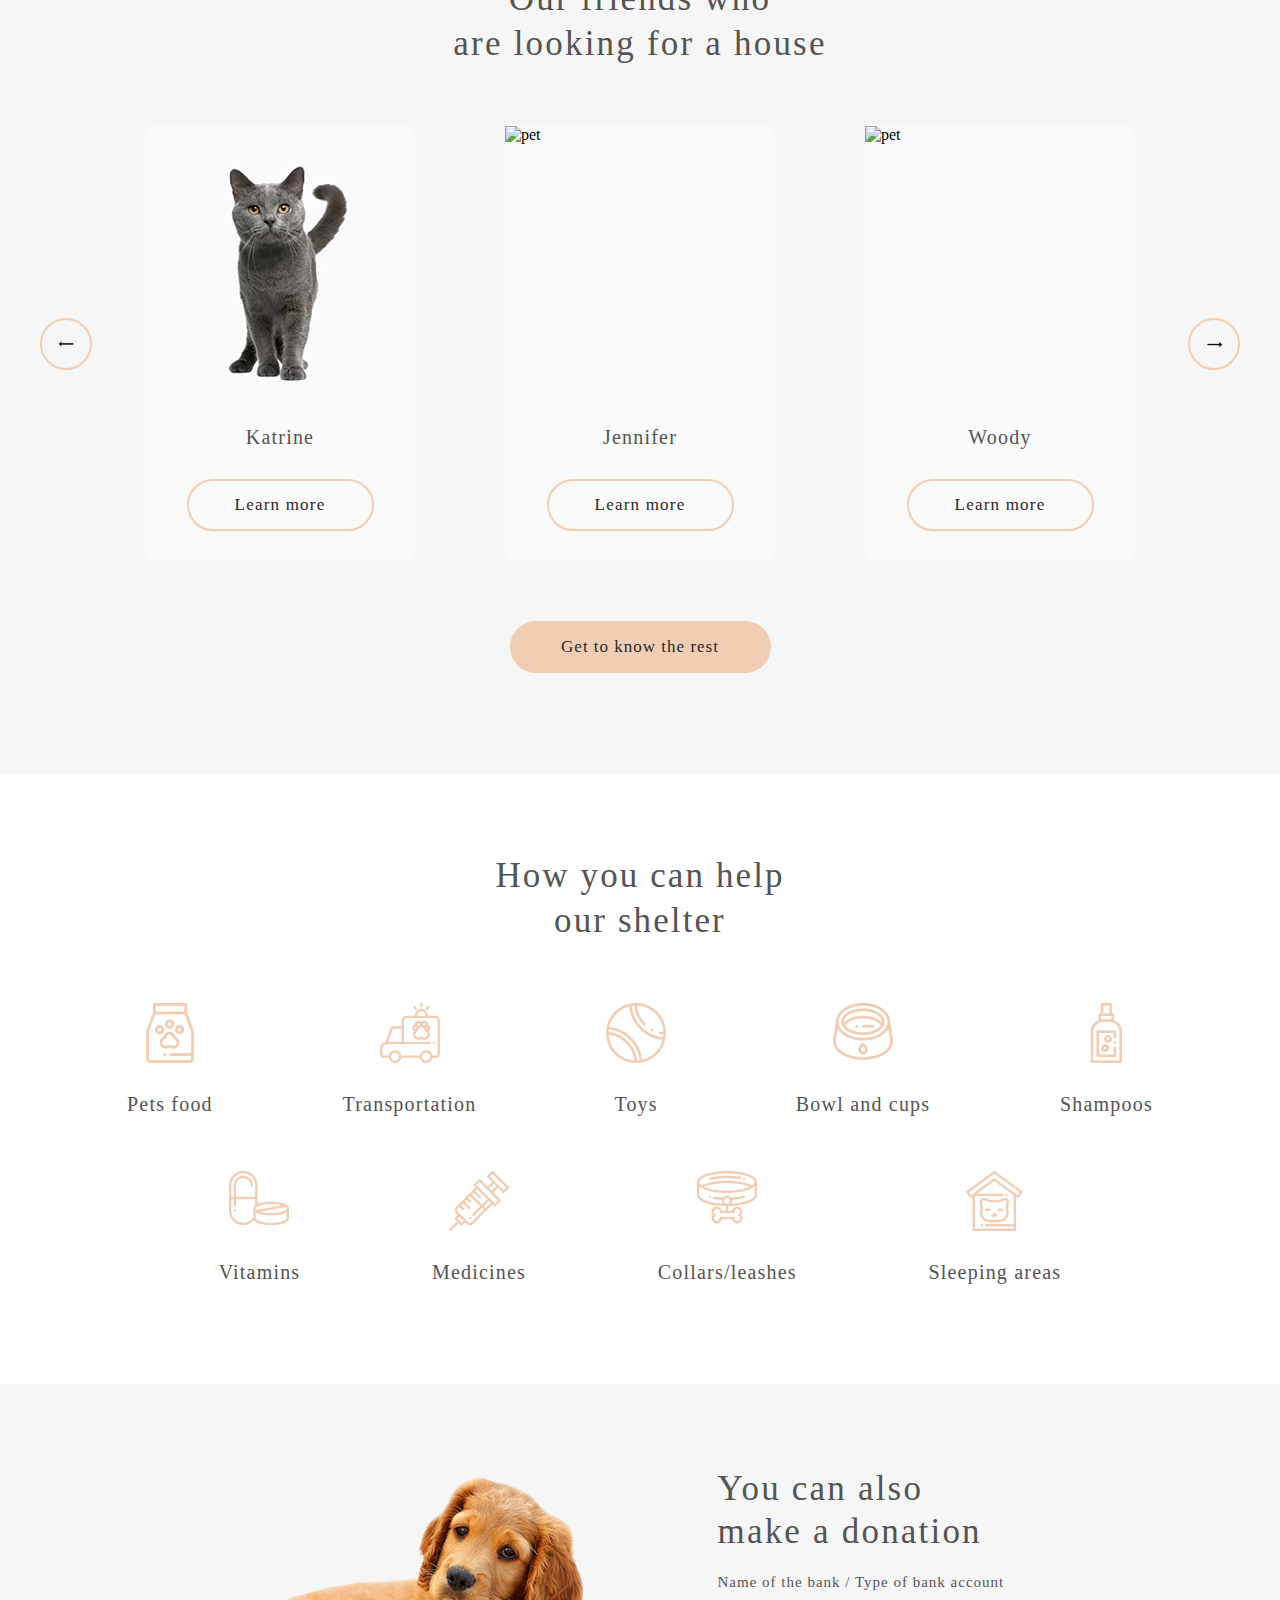
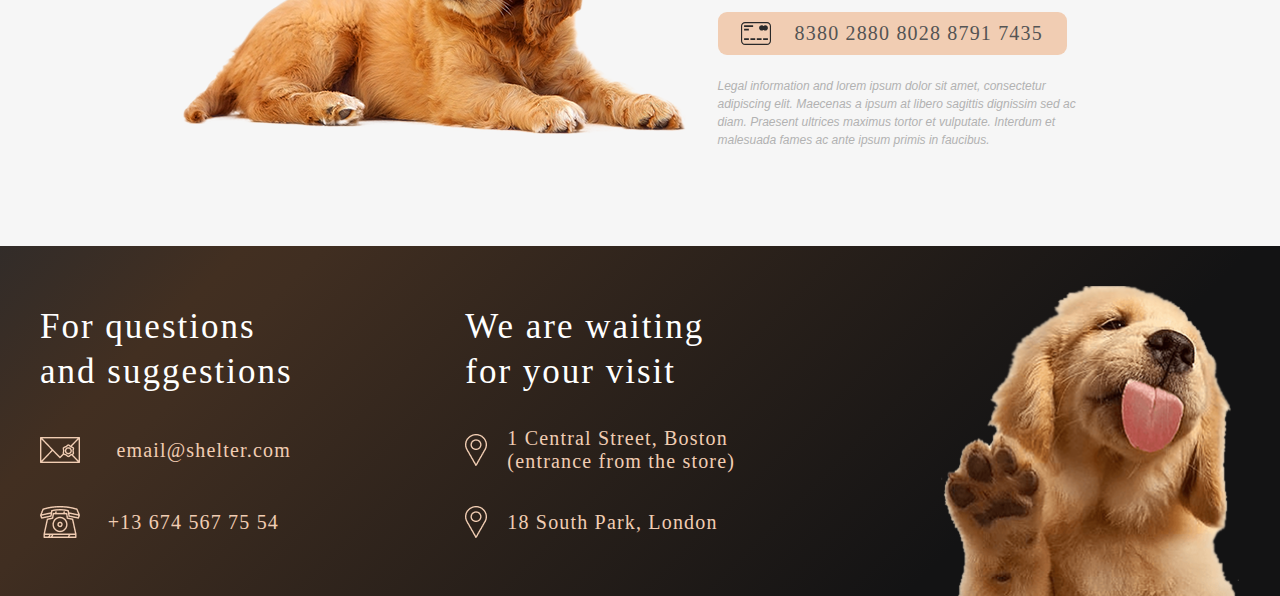
==== commit b1f95fb7: "feat: add alt for images" ====
--- a/shelter/pages/main/index.html
+++ b/shelter/pages/main/index.html
@@ -36,7 +36,7 @@
                     <button class="start-screen-text__btn">Make a friend</button>
                 </div>
                 <div class="start-screen-img">
-                    <img class="start-screen-img-dog" src="../../assets/images/start-screen-puppy.png" alt="">
+                    <img class="start-screen-img-dog" src="../../assets/images/start-screen-puppy.png" alt="start-dog">
                 </div>
             </div>
         </div>
@@ -44,7 +44,7 @@
         <div class="about-wrapper">
             <div class="about-screen">
                 <div class="about-screen-wrapper-img">
-                    <img class="about-screen-wrapper-img__wrapper" src="../../assets/images/about-pets.png" alt="">
+                    <img class="about-screen-wrapper-img__wrapper" src="../../assets/images/about-pets.png" alt="about-pets">
                 </div>
                 <div class="about-screen-wrapper-text">
                     <h3 class="about-screen-wrapper-text__title">About the shelter <br> “Cozy House”</h3>
@@ -66,13 +66,13 @@
                 </div>
                 <div class="pets-screen-content">
                     <div class="pets-screen-content-arrow-wrapper">
-                        <img class="pets-screen-content-arrow-wrapper__content" src="../../assets/icons/icons8-длинная-стрелка-вверх-24.png" alt="">
+                        <img class="pets-screen-content-arrow-wrapper__content" src="../../assets/icons/icons8-длинная-стрелка-вверх-24.png" alt="left-arrow">
                     </div>
                     <div class="pets-screen-content-block-wrapper">
                         <div class="pets-screen-content-box">
                             <div class="pets-screen-content-box-wrapper">
                                 <img class="pets-screen-content-box__img" src="../../assets/images/pets-katrine.png"
-                                    alt="">
+                                    alt="pet">
                             </div>
                             <span class="pets-screen-content-box__title">Katrine</span>
                             <button class="pets-screen-content-box__button">Learn more</button>
@@ -80,7 +80,7 @@
                         <div class="pets-screen-content-box">
                             <div class="pets-screen-content-box-wrapper">
                                 <img class="pets-screen-content-box__img" src="../../assets/images/pets-Jennifer.png"
-                                    alt="">
+                                    alt="pet">
                             </div>
                             <span class="pets-screen-content-box__title">Jennifer</span>
                             <button class="pets-screen-content-box__button">Learn more</button>
@@ -88,14 +88,14 @@
                         <div class="pets-screen-content-box">
                             <div class="pets-screen-content-box-wrapper">
                                 <img class="pets-screen-content-box__img" src="../../assets/images/pets-Woody.png"
-                                    alt="">
+                                    alt="pet">
                             </div>
                             <span class="pets-screen-content-box__title">Woody</span>
                             <button class="pets-screen-content-box__button">Learn more</button>
                         </div>
                     </div>
                     <div class="pets-screen-content-arrow-wrapper">
-                        <img class="pets-screen-content-arrow-wrapper__content" src="../../assets/icons/icons8-длинная-стрелка-вверх-24 (1).png" alt="">
+                        <img class="pets-screen-content-arrow-wrapper__content" src="../../assets/icons/icons8-длинная-стрелка-вверх-24 (1).png" alt="right-arrow">
                     </div>
                 </div>
                 <button class="pets-screen-button">Get to know the rest</button>
@@ -110,45 +110,45 @@
                 <div class="help-screen-content">
                     <div class="help-screen-content-block-1">
                         <div class="help-screen-content-block-1__item">
-                            <img class="help-screen-content-block__img" src="../../assets/icons/Vector.png" alt="">
+                            <img class="help-screen-content-block__img" src="../../assets/icons/Vector.png" alt="pets-food">
                             <h4 class="help-screen-content-block-1__text">Pets food</h4>
                         </div>
                         <div class="help-screen-content-block-1__item">
                             <img class="help-screen-content-block__img" src="../../assets/icons/transportation.png"
-                                alt="">
+                                alt="transportation">
                             <h4 class="help-screen-content-block-1__text">Transportation</h4>
                         </div>
                         <div class="help-screen-content-block-1__item">
-                            <img class="help-screen-content-block__img" src="../../assets/icons/toys.png" alt="">
+                            <img class="help-screen-content-block__img" src="../../assets/icons/toys.png" alt="toys">
                             <h4 class="help-screen-content-block-1__text">Toys</h4>
                         </div>
                         <div class="help-screen-content-block-1__item">
                             <img class="help-screen-content-block__img" src="../../assets/icons/bowls-and-cups.png"
-                                alt="">
+                                alt="bowls-and-cups">
                             <h4 class="help-screen-content-block-1__text">Bowl and cups</h4>
                         </div>
                         <div class="help-screen-content-block-1__item">
-                            <img class="help-screen-content-block__img" src="../../assets/icons/shampoos.png" alt="">
+                            <img class="help-screen-content-block__img" src="../../assets/icons/shampoos.png" alt="shampoos">
                             <h4 class="help-screen-content-block-1__text">Shampoos</h4>
                         </div>
                     </div>
                     <div class="help-screen-content-block-2">
                         <div class="help-screen-content-block-2__item">
-                            <img class="help-screen-content-block__img" src="../../assets/icons/vitamins.png" alt="">
+                            <img class="help-screen-content-block__img" src="../../assets/icons/vitamins.png" alt="vitamins">
                             <h4 class="help-screen-content-block-2__text">Vitamins</h4>
                         </div>
                         <div class="help-screen-content-block-2__item">
-                            <img class="help-screen-content-block__img" src="../../assets/icons/medicines.png" alt="">
+                            <img class="help-screen-content-block__img" src="../../assets/icons/medicines.png" alt="medicines">
                             <h4 class="help-screen-content-block-2__text">Medicines</h4>
                         </div>
                         <div class="help-screen-content-block-2__item">
                             <img class="help-screen-content-block__img" src="../../assets/icons/collars-or-leashes.png"
-                                alt="">
+                                alt="collars-or-leashes">
                             <h4 class="help-screen-content-block-2__text">Collars/leashes</h4>
                         </div>
                         <div class="help-screen-content-block-2__item">
                             <img class="help-screen-content-block__img" src="../../assets/icons/sleeping-area.png"
-                                alt="">
+                                alt="sleeping-area">
                             <h4 class="help-screen-content-block-2__text">Sleeping areas</h4>
                         </div>
                     </div>
@@ -158,13 +158,13 @@
         <div class="donation-wrapper">
             <div class="donation-screen">
                 <div class="donation-screen-img">
-                    <img class="donation-screen-img__content" src="../../assets/images/donation-dog.png" alt="">
+                    <img class="donation-screen-img__content" src="../../assets/images/donation-dog.png" alt="donation-dog">
                 </div>
                 <div class="donation-screen-text">
                     <h3 class="donation-screen-text__title">You can also <br> make a donation</h3>
                     <h5 class="donation-screen-text__subtitle">Name of the bank / Type of bank account</h5>
                     <div class="donation-screen-text-card">
-                        <img class="donation-screen-text-card__icon" src="../../assets/icons/credit-card.svg" alt="">
+                        <img class="donation-screen-text-card__icon" src="../../assets/icons/credit-card.svg" alt="credit-card">
                         <span class="donation-screen-text-card__numbers">8380 2880 8028 8791 7435</span>
                     </div>
                     <p class="donation-screen-text-card__descr">Legal information and lorem ipsum dolor sit amet, consectetur
@@ -179,28 +179,28 @@
                     <div class="footer-screen-text-block-1">
                         <h3 class="footer-screen-text-block__title">For questions <br> and suggestions</h3>
                         <div class="footer-screen-text-block__mail">
-                            <img class="footer-screen-text-block__mail-img" src="../../assets/icons/mail.png" alt="">
+                            <img class="footer-screen-text-block__mail-img" src="../../assets/icons/mail.png" alt="mail">
                             <h4 class="footer-screen-text-block__mail-content">email@shelter.com</h4>
                         </div>
                         <div class="footer-screen-text-block__number">
-                            <img class="footer-screen-text-block__number-img" src="../../assets/icons/phone.png" alt="">
+                            <img class="footer-screen-text-block__number-img" src="../../assets/icons/phone.png" alt="phone">
                             <h4 class="footer-screen-text-block__number-content">+13 674 567 75 54</h4>
                         </div>
                     </div>
                     <div class="footer-screen-text-block-2">
                         <h3 class="footer-screen-text-block__title">We are waiting <br> for your visit</h3>
-                        <div class="footer-screen-text-block__address">
-                            <img class="footer-screen-text-block__address-img" src="../../assets/icons/pin.png" alt="">
+                        <div class="footer-screen-text-block__address footer-screen-text-block__address--big ">
+                            <img class="footer-screen-text-block__address-img" src="../../assets/icons/pin.png" alt="pin">
                             <h4 class="footer-screen-text-block__address-content">1 Central Street, Boston <br> (entrance from
                                 the store)</h4>
                         </div>
                         <div class="footer-screen-text-block__address">
-                            <img class="footer-screen-text-block__address-img" src="../../assets/icons/pin.png" alt="">
+                            <img class="footer-screen-text-block__address-img" src="../../assets/icons/pin.png" alt="pin">
                             <h4 class="footer-screen-text-block__address-content">18 South Park, London </h4>
                         </div>
                     </div>
                     <div class="footer-screen-img">
-                        <img class="footer-screen-img__content" src="../../assets/images/footer-puppy.png" alt="">
+                        <img class="footer-screen-img__content" src="../../assets/images/footer-puppy.png" alt="dog">
                     </div>
                 </div>
 
--- a/shelter/pages/main/style.css
+++ b/shelter/pages/main/style.css
@@ -225,11 +225,6 @@
     letter-spacing: 1.2px;
     color: #545454;
     font-family: Georgia;
-    /* margin-top: 40px; */
-}
-
-.pets-screen-content-box__img {
-    /* margin-top: 10px; */
 }
 
 .pets-screen-content-box__button {
@@ -492,7 +487,7 @@
     line-height: 45px;
     color: white;
     margin: 0;
-    letter-spacing: 2.2px;
+    letter-spacing: 2px;
 }
 
 .footer-screen-text-block__mail {
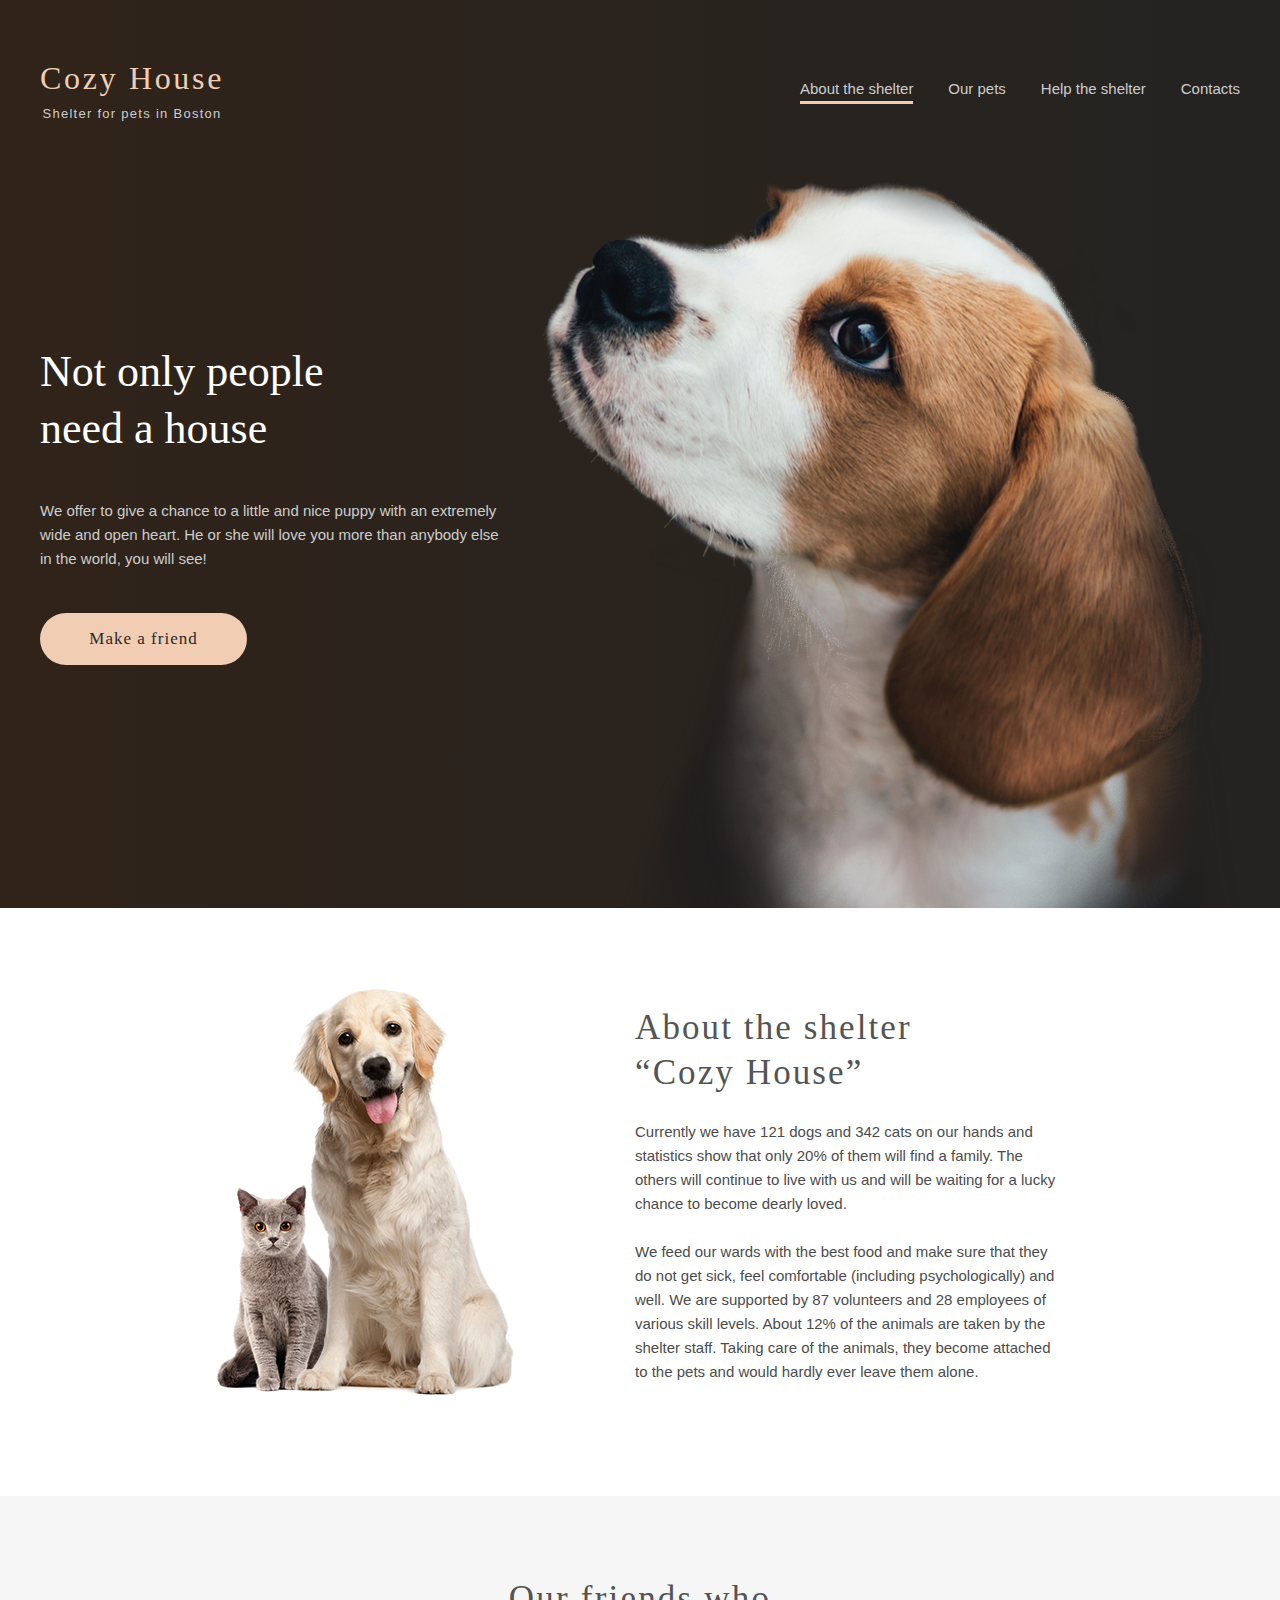
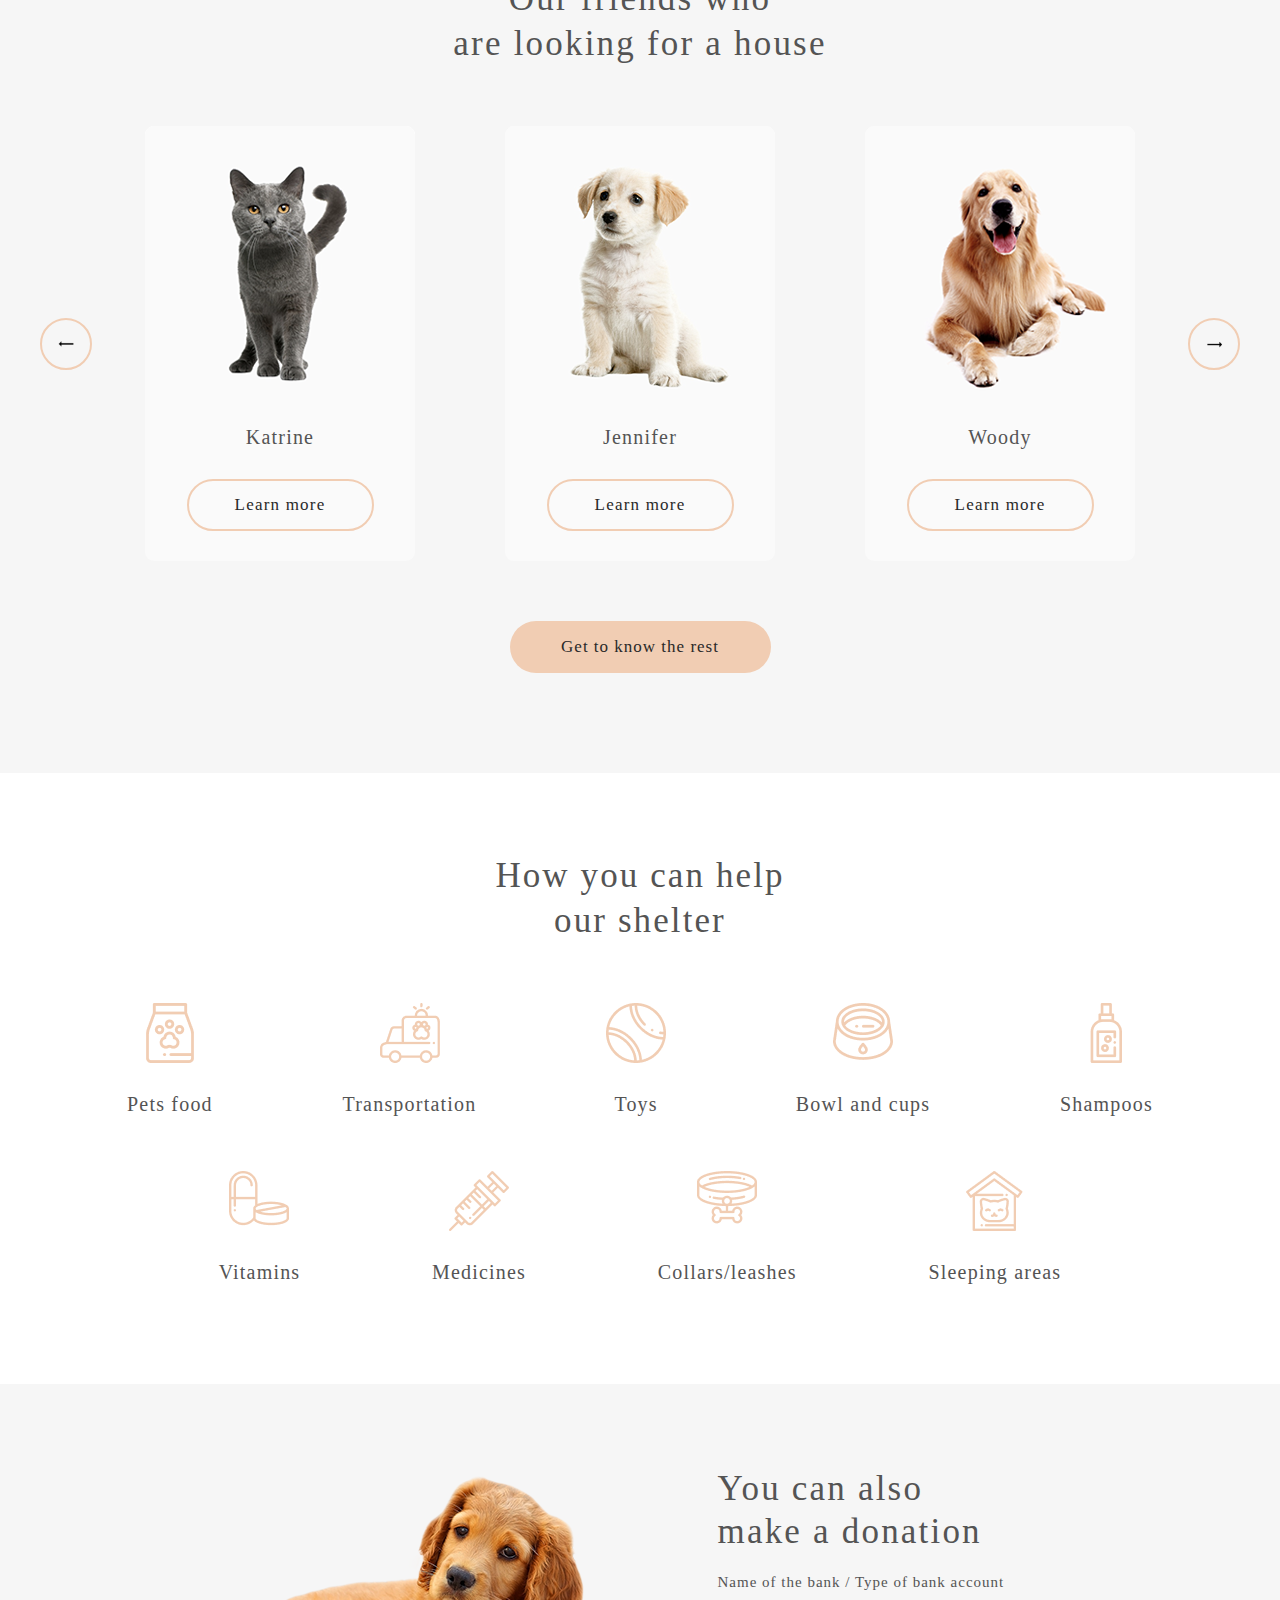
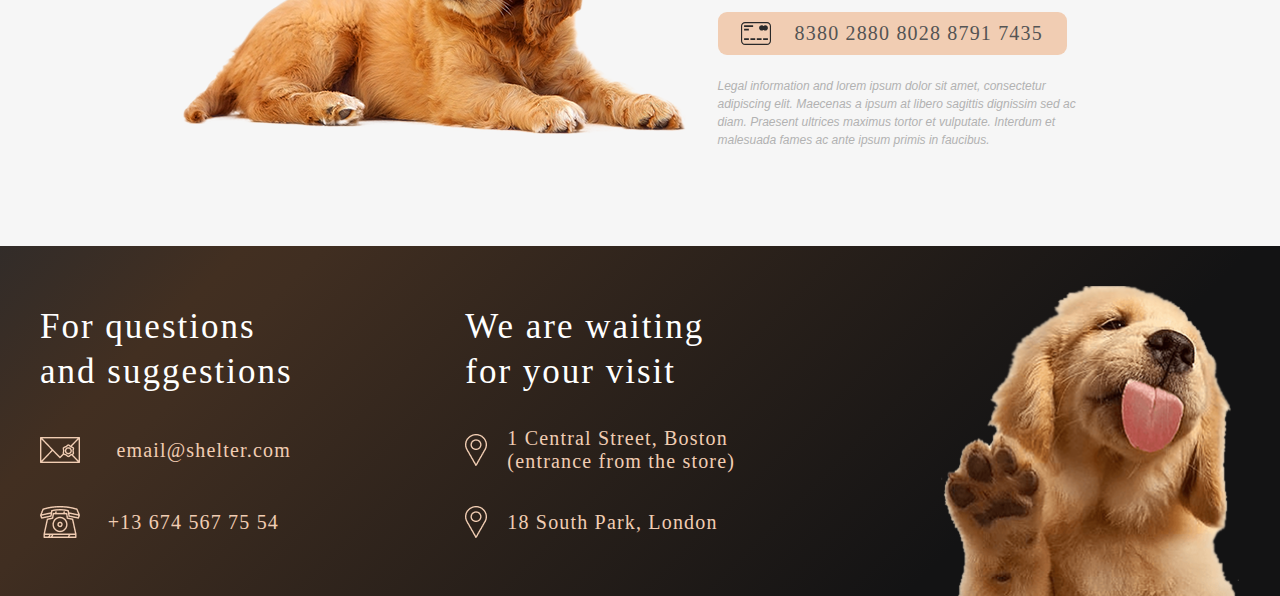
==== commit b2c55736: "fix: src for img" ====
--- a/shelter/pages/main/index.html
+++ b/shelter/pages/main/index.html
@@ -5,24 +5,25 @@
     <meta charset="UTF-8">
     <meta http-equiv="X-UA-Compatible" content="IE=edge">
     <meta name="viewport" content="width=device-width, initial-scale=1.0">
+    <link rel="icon" href="../../assets/icons/favicon.ico">
     <link rel="stylesheet" href="Normalize.css">
     <link rel="stylesheet" href="style.css">
-    <title>Document</title>
+    <title>Shelter</title>
 </head>
 
 <body>
     <div class="container">
         <header class="header-wrapper">
-            <div class="header-logo">
-                <h2 class="header-logo__title">Cozy House</h2>
+            <a class="header-logo">
+                <h1 class="header-logo__title">Cozy House</h1>
                 <span class="header-logo__subtitle">Shelter for pets in Boston</span>
-            </div>
+            </a>
             <nav>
                 <ul class="navigation-list">
                     <li class="navigation-list__item navigation-list__item--active">About the shelter</li>
-                    <li class="navigation-list__item">Our pets</li>
-                    <li class="navigation-list__item">Help the shelter</li>
-                    <li class="navigation-list__item">Contacts</li>
+                    <li class="navigation-list__item--hover" ><a class="navigation-list__item" href="../pets/index.html">Our pets</a></li>
+                    <li class="navigation-list__item--hover" ><a class="navigation-list__item" href="#help">Help the shelter</a></li>
+                    <li class="navigation-list__item--hover" ><a class="navigation-list__item" href="#footer">Contacts</a></li>
                 </ul>
             </nav>
         </header>
@@ -33,7 +34,7 @@
                     <p class="start-screen-text__subtitle">We offer to give a chance to a little and nice puppy with an
                         extremely wide and open heart. He or she will love you more than anybody else in the world, you
                         will see!</p>
-                    <button class="start-screen-text__btn">Make a friend</button>
+                    <a class="start-screen-text__btn" href="#our-friends">Make a friend</a>
                 </div>
                 <div class="start-screen-img">
                     <img class="start-screen-img-dog" src="../../assets/images/start-screen-puppy.png" alt="start-dog">
@@ -61,7 +62,7 @@
         <div class="pets-wrapper">
             <div class="pets-screen">
                 <div class="pets-screen-text">
-                    <div class="pets-screen-text__title">Our friends who <br>
+                    <div class="pets-screen-text__title" id="our-friends">Our friends who <br>
                         are looking for a house</div>
                 </div>
                 <div class="pets-screen-content">
@@ -79,7 +80,7 @@
                         </div>
                         <div class="pets-screen-content-box">
                             <div class="pets-screen-content-box-wrapper">
-                                <img class="pets-screen-content-box__img" src="../../assets/images/pets-Jennifer.png"
+                                <img class="pets-screen-content-box__img" src="../../assets/images/pets-jennifer.png"
                                     alt="pet">
                             </div>
                             <span class="pets-screen-content-box__title">Jennifer</span>
@@ -87,7 +88,7 @@
                         </div>
                         <div class="pets-screen-content-box">
                             <div class="pets-screen-content-box-wrapper">
-                                <img class="pets-screen-content-box__img" src="../../assets/images/pets-Woody.png"
+                                <img class="pets-screen-content-box__img" src="../../assets/images/pets-woody.png"
                                     alt="pet">
                             </div>
                             <span class="pets-screen-content-box__title">Woody</span>
@@ -95,16 +96,16 @@
                         </div>
                     </div>
                     <div class="pets-screen-content-arrow-wrapper">
-                        <img class="pets-screen-content-arrow-wrapper__content" src="../../assets/icons/icons8-длинная-стрелка-вверх-24 (1).png" alt="right-arrow">
-                    </div>
-                </div>
-                <button class="pets-screen-button">Get to know the rest</button>
+                        <img class="pets-screen-content-arrow-wrapper__content" src="../../assets/icons/icons8-длинная-стрелка-вверх.png" alt="right-arrow">
+                    </div>
+                </div>
+                <a class="pets-screen-button" href="../pets/index.html">Get to know the rest</a>
             </div>
         </div>
         <div class="help-wrapper">
             <div class="help-screen">
                 <div class="help-screen-text">
-                    <h3 class="help-screen-text__content">How you can help <br>
+                    <h3 class="help-screen-text__content" id="help">How you can help <br>
                         our shelter</h3>
                 </div>
                 <div class="help-screen-content">
@@ -165,7 +166,7 @@
                     <h5 class="donation-screen-text__subtitle">Name of the bank / Type of bank account</h5>
                     <div class="donation-screen-text-card">
                         <img class="donation-screen-text-card__icon" src="../../assets/icons/credit-card.svg" alt="credit-card">
-                        <span class="donation-screen-text-card__numbers">8380 2880 8028 8791 7435</span>
+                        <a class="donation-screen-text-card__numbers">8380 2880 8028 8791 7435</a>
                     </div>
                     <p class="donation-screen-text-card__descr">Legal information and lorem ipsum dolor sit amet, consectetur
                         adipiscing elit. Maecenas a ipsum at libero sagittis dignissim sed ac diam. Praesent ultrices
@@ -174,40 +175,38 @@
             </div>
         </div>
         <footer class="footer-wrapper">
-            <div class="footer-screen">
+            <div class="footer-screen" id="footer">
                 <div class="footer-screen-text">
                     <div class="footer-screen-text-block-1">
                         <h3 class="footer-screen-text-block__title">For questions <br> and suggestions</h3>
                         <div class="footer-screen-text-block__mail">
                             <img class="footer-screen-text-block__mail-img" src="../../assets/icons/mail.png" alt="mail">
-                            <h4 class="footer-screen-text-block__mail-content">email@shelter.com</h4>
+                            <a class="footer-screen-text-block__mail-content" href="mailto:email@shelter.com">email@shelter.com</a>
                         </div>
                         <div class="footer-screen-text-block__number">
                             <img class="footer-screen-text-block__number-img" src="../../assets/icons/phone.png" alt="phone">
-                            <h4 class="footer-screen-text-block__number-content">+13 674 567 75 54</h4>
+                            <a class="footer-screen-text-block__number-content" href="tel:+136745677554">+13 674 567 75 54</a>
                         </div>
                     </div>
                     <div class="footer-screen-text-block-2">
                         <h3 class="footer-screen-text-block__title">We are waiting <br> for your visit</h3>
                         <div class="footer-screen-text-block__address footer-screen-text-block__address--big ">
                             <img class="footer-screen-text-block__address-img" src="../../assets/icons/pin.png" alt="pin">
-                            <h4 class="footer-screen-text-block__address-content">1 Central Street, Boston <br> (entrance from
-                                the store)</h4>
+                            <a class="footer-screen-text-block__address-content" target="_blank" href="https://goo.gl/maps/1gwfRA4CMnYjtmiz9">1 Central Street, Boston <br> (entrance from
+                                the store)</a>
                         </div>
                         <div class="footer-screen-text-block__address">
                             <img class="footer-screen-text-block__address-img" src="../../assets/icons/pin.png" alt="pin">
-                            <h4 class="footer-screen-text-block__address-content">18 South Park, London </h4>
+                            <a class="footer-screen-text-block__address-content" target="_blank" href="https://goo.gl/maps/1gwfRA4CMnYjtmiz9">18 South Park, London </a>
                         </div>
                     </div>
                     <div class="footer-screen-img">
                         <img class="footer-screen-img__content" src="../../assets/images/footer-puppy.png" alt="dog">
                     </div>
                 </div>
-
             </div>
         </footer>
     </div>
     <script src="script.js"></script>
 </body>
-
 </html>--- a/shelter/pages/main/style.css
+++ b/shelter/pages/main/style.css
@@ -1,4 +1,6 @@
-
+body {
+    background-color: #E6E6E6;
+}
 
 .container {
     max-width: 1280px;
@@ -61,8 +63,14 @@
     font-size: 17px;
     line-height: 22px;
     color: #292929;
-    width: 207px;
     letter-spacing: 1px;
+    text-decoration: none;
+    display: flex;
+    align-items: center;
+    align-content: center;
+    justify-content: center;
+    width: 117px;
+
 }
 
 .start-screen-img-dog {
@@ -74,12 +82,29 @@
     justify-content: space-between;
     min-width: 440px;
     list-style: none;
+}
+
+.navigation-list__item {
+    text-decoration: none;
+    display: block;
     padding: 0;
     font-family: Arial;
     font-weight: 400;
     font-size: 15px;
     color: #CDCDCD;
     line-height: 160%;
+}
+
+.navigation-list__item--hover:hover {
+    color: #FAFAFA;
+    cursor: pointer;
+    transition: 0.3s;
+}
+
+.navigation-list__item:hover {
+    color: #FAFAFA;
+    cursor: pointer;
+    transition: 0.3s;
 }
 
 .navigation-list__item--active {
@@ -239,7 +264,16 @@
     width: 187px;
     height: 52px;
     letter-spacing: 1.2px;
-    /* margin-top: 30px; */
+}
+
+.pets-screen-content-box:hover {
+    cursor: pointer;
+}
+
+.pets-screen-content-box:hover .pets-screen-content-box__button {
+    background-color: #FDDCC4;
+    cursor: pointer;
+    transition: 0.3s;
 }
 
 .pets-screen-content-block-wrapper {
@@ -260,6 +294,10 @@
     width: 261px;
     height: 52px;
     letter-spacing: 1px;
+    display: flex;
+    justify-content: center;
+    align-items: center;
+    text-decoration: none;
 }
 
 .pets-screen-content-arrow-wrapper {
@@ -506,6 +544,7 @@
     color: #F1CDB3;
     display: flex;
     align-items: center;
+    text-decoration: none;
 }
 
 .footer-screen-text-block__number {
@@ -524,6 +563,7 @@
     color: #F1CDB3;
     display: flex;
     align-items: center;
+    text-decoration: none;
 }
 
 .footer-screen-text-block__address {
@@ -543,6 +583,7 @@
     width: 260px;
     display: flex;
     align-items: center;
+    text-decoration: none;
 }
 
 .footer-screen-text-block__address--big {
